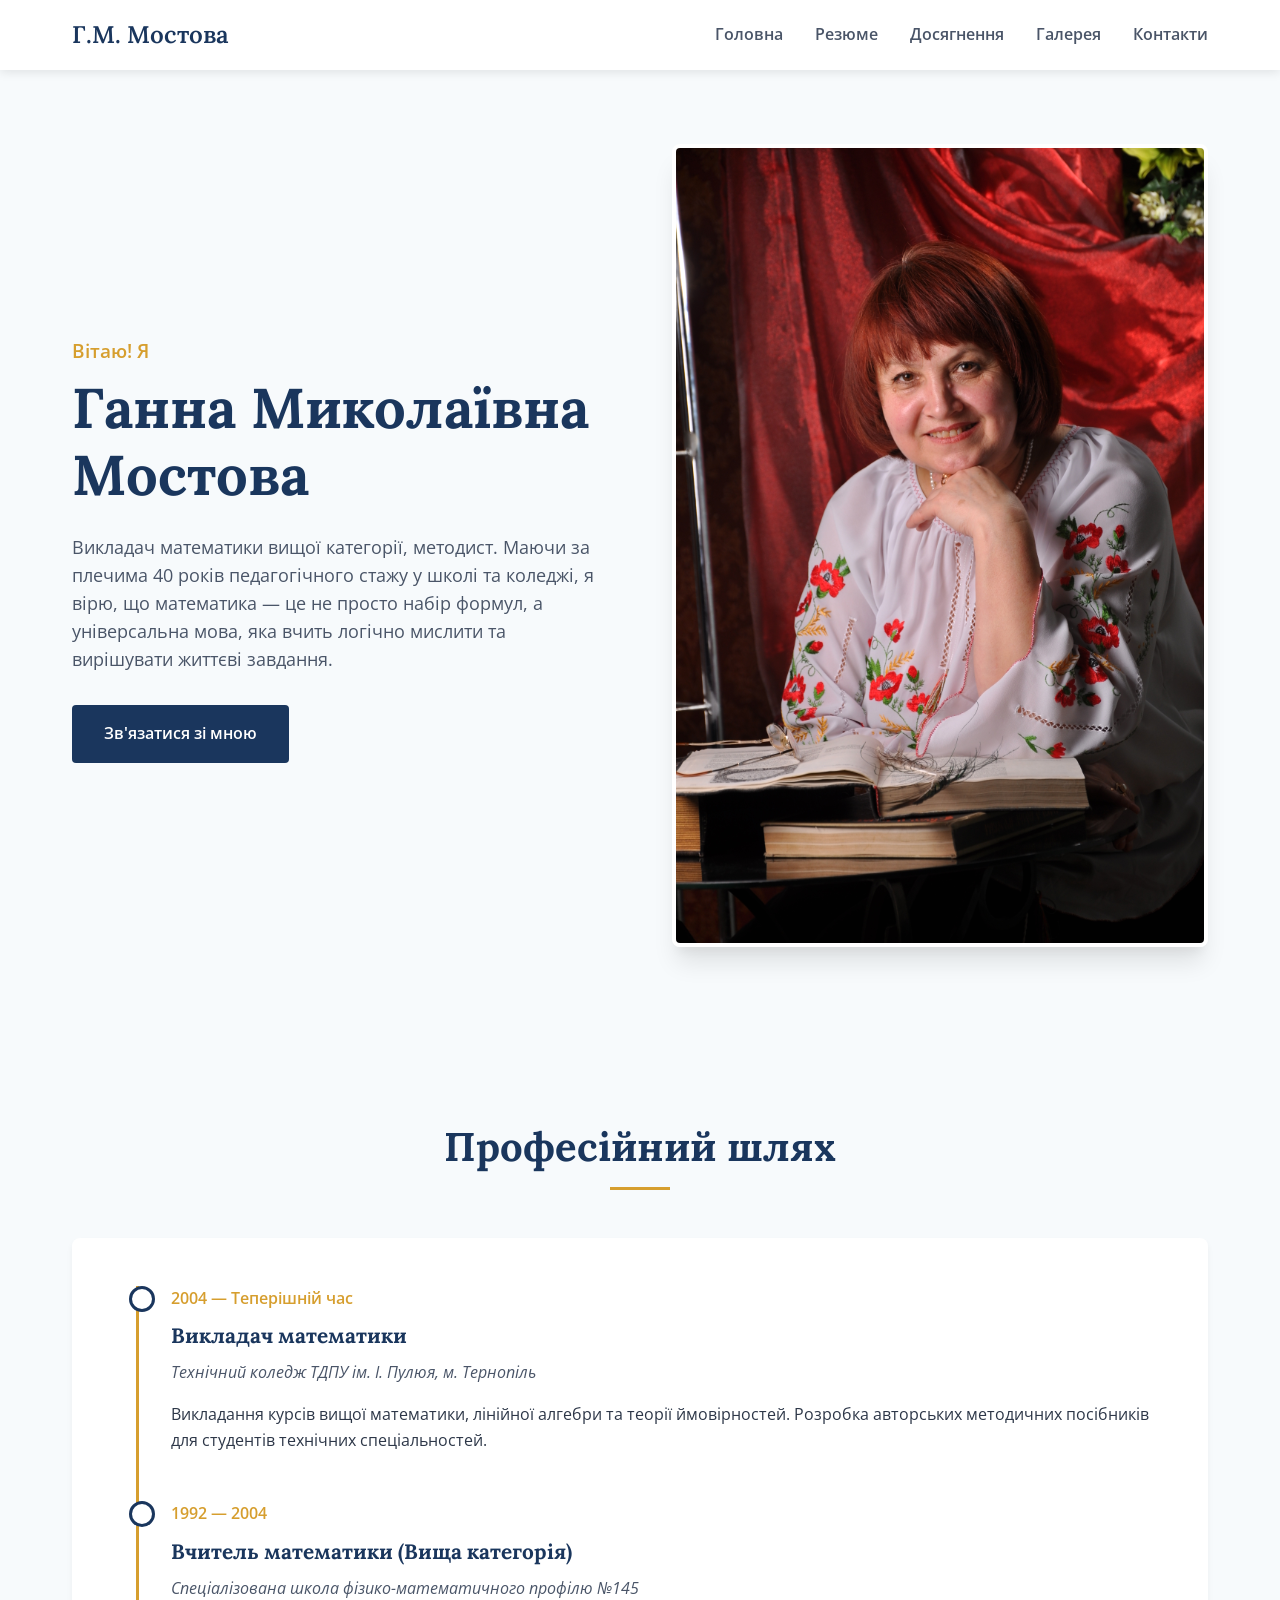
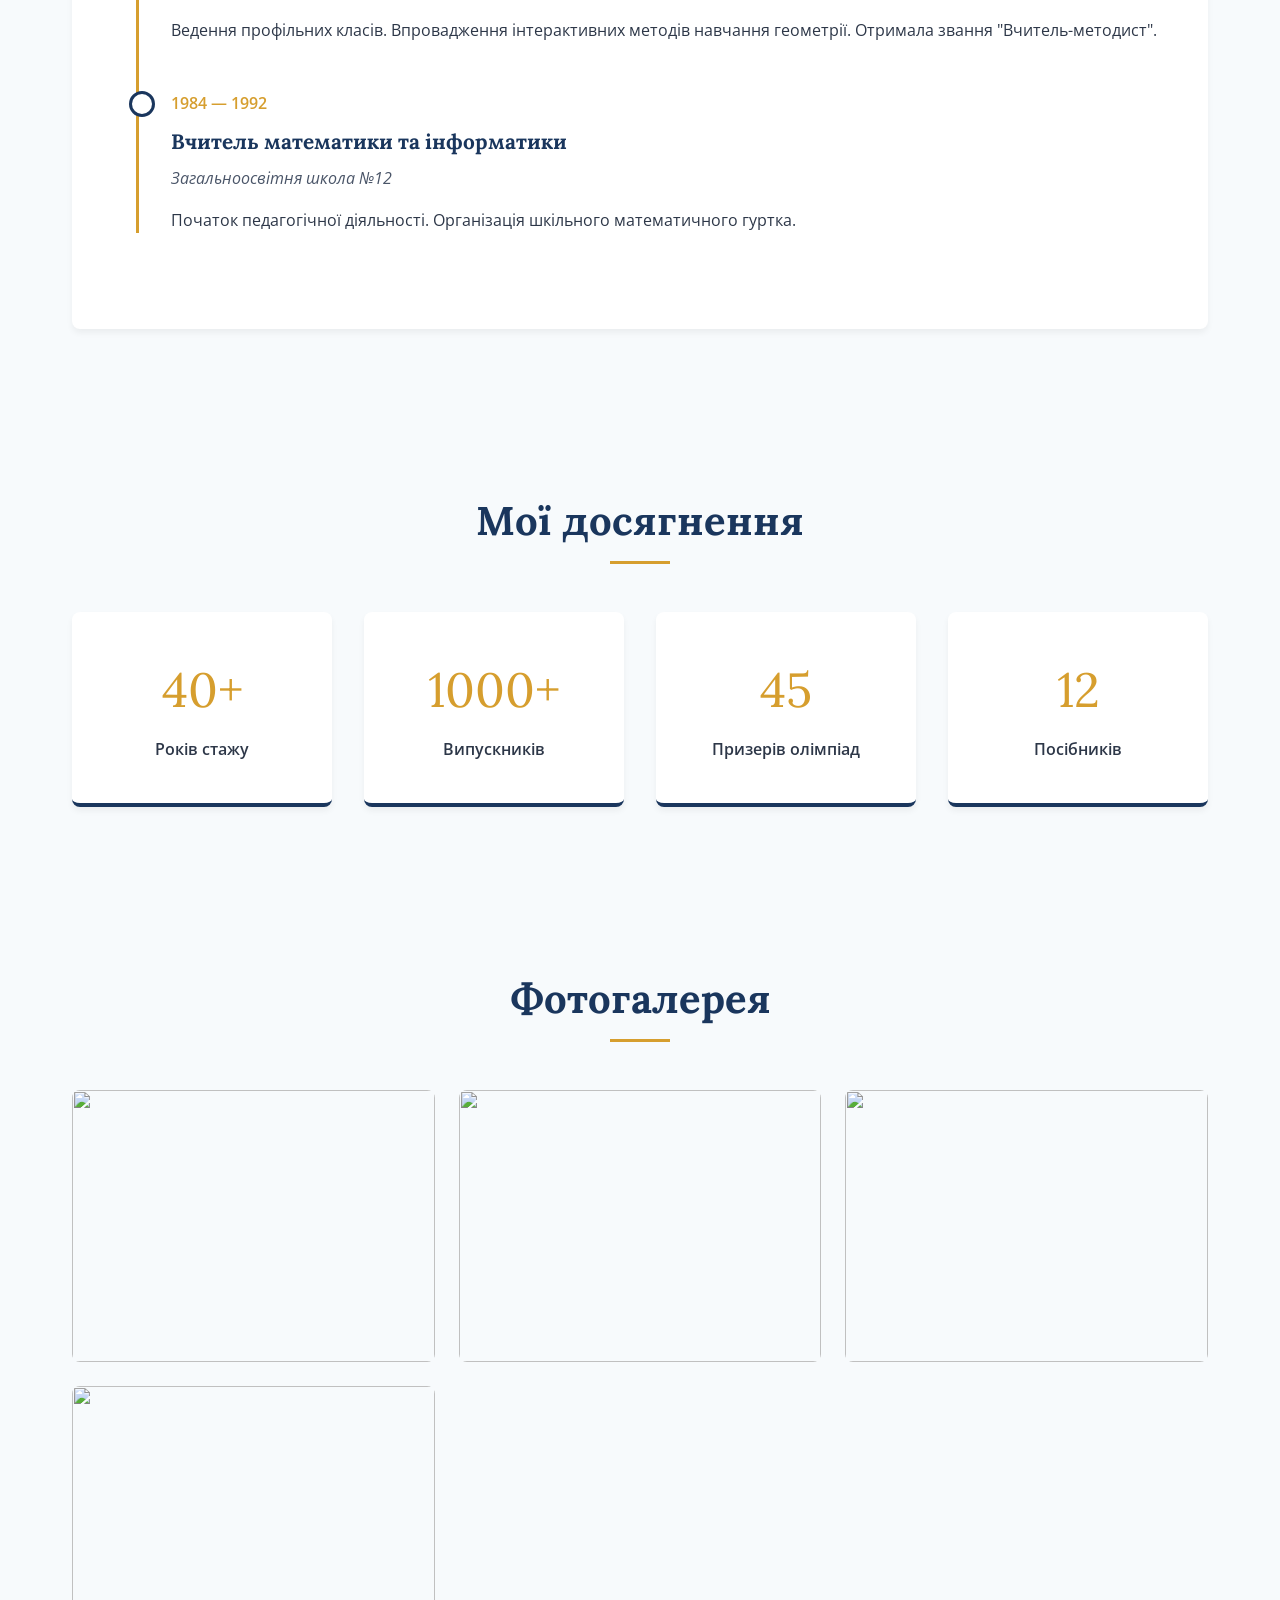
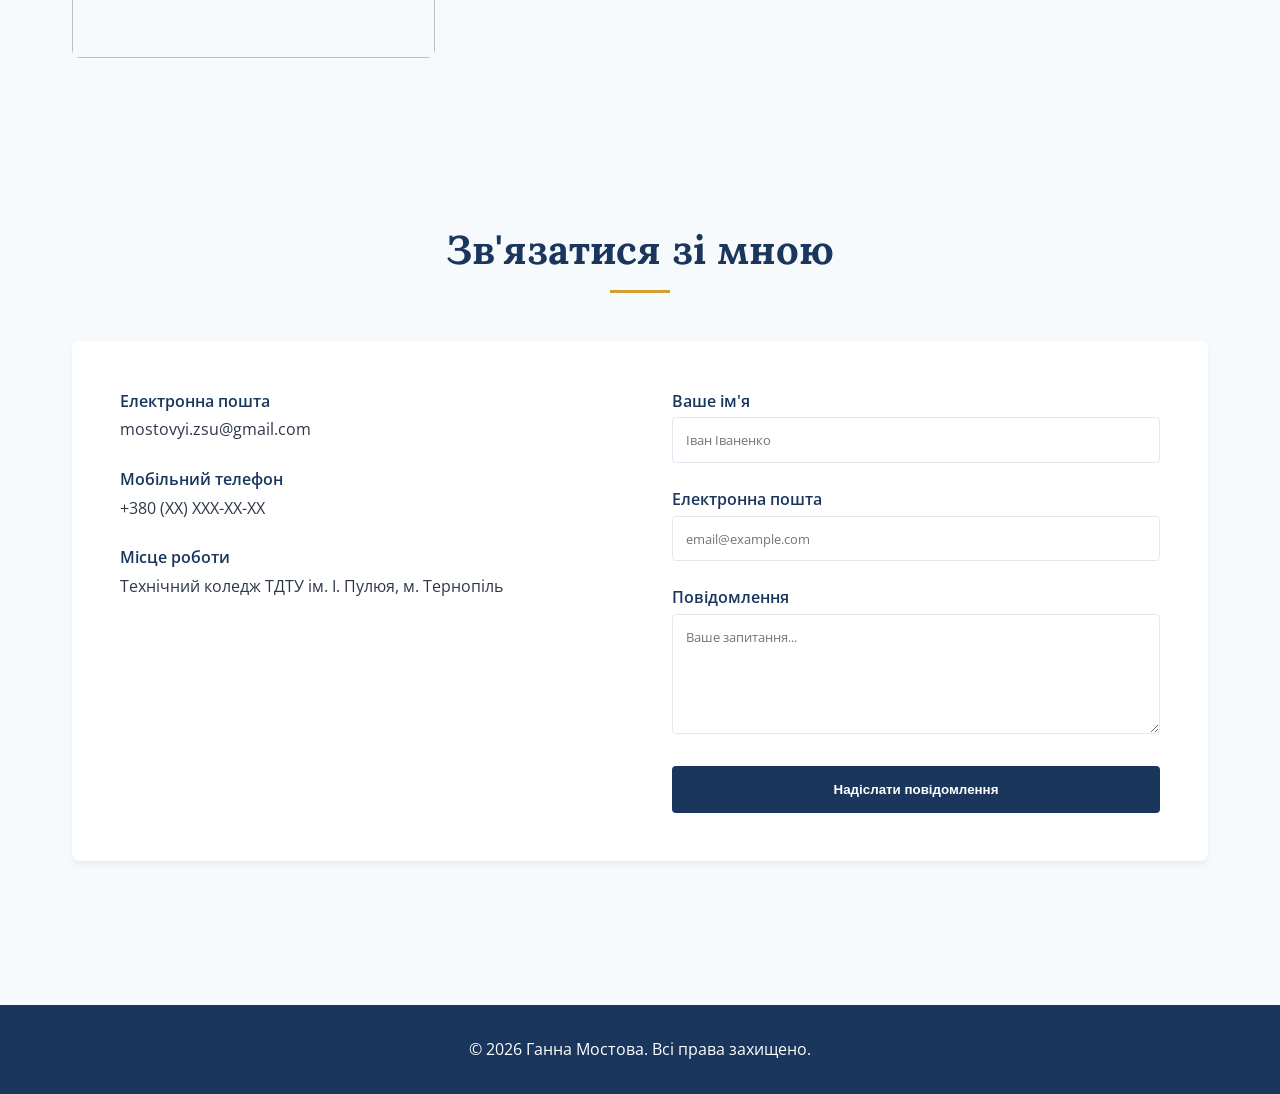
==== index.html @ ba510bac "add starter files" ====
<!DOCTYPE html>
<html lang="uk">
<head>
    <meta charset="UTF-8">
    <meta name="viewport" content="width=device-width, initial-scale=1.0">
    <title>Портфоліо | Вчитель математики</title>
    <!-- Підключення шрифтів для академічного та сучасного вигляду -->
    <link href="https://fonts.googleapis.com/css2?family=Lora:ital,wght@0,400;0,600;1,400&family=Open+Sans:wght@300;400;600&display=swap" rel="stylesheet">
    
    <style>
        /* =========================================
           CSS РОЗДІЛ (з використанням camelCase класів)
           ========================================= */
        
        :root {
            --primaryColor: #1a365d; /* Глибокий синій */
            --accentColor: #d69e2e;  /* Золотий */
            --textDark: #2d3748;
            --textLight: #4a5568;
            --bgLight: #f7fafc;
            --bgWhite: #ffffff;
            --fontHeading: 'Lora', serif;
            --fontBody: 'Open Sans', sans-serif;
            --transitionSpeed: 0.3s;
        }

        * {
            margin: 0;
            padding: 0;
            box-sizing: border-box;
        }

        body {
            font-family: var(--fontBody);
            color: var(--textDark);
            line-height: 1.6;
            background-color: var(--bgLight);
        }

        /* Навігація */
        .siteHeader {
            background-color: var(--bgWhite);
            box-shadow: 0 2px 10px rgba(0,0,0,0.1);
            position: fixed;
            width: 100%;
            top: 0;
            z-index: 1000;
        }

        .navContainer {
            max-width: 1200px;
            margin: 0 auto;
            padding: 1rem 2rem;
            display: flex;
            justify-content: space-between;
            align-items: center;
        }

        .logoText {
            font-family: var(--fontHeading);
            font-size: 1.5rem;
            font-weight: 600;
            color: var(--primaryColor);
            text-decoration: none;
        }

        .navMenu {
            display: flex;
            list-style: none;
            gap: 2rem;
        }

        .navItemLink {
            text-decoration: none;
            color: var(--textLight);
            font-weight: 600;
            transition: color var(--transitionSpeed);
        }

        .navItemLink:hover {
            color: var(--accentColor);
        }

        /* Загальні стилі секцій */
        .pageSection {
            padding: 5rem 2rem;
            max-width: 1200px;
            margin: 0 auto;
        }

        .sectionTitle {
            font-family: var(--fontHeading);
            font-size: 2.5rem;
            color: var(--primaryColor);
            text-align: center;
            margin-bottom: 3rem;
            position: relative;
        }

        .sectionTitle::after {
            content: '';
            display: block;
            width: 60px;
            height: 3px;
            background-color: var(--accentColor);
            margin: 0.5rem auto 0;
        }

        /* 1. Представлення (Hero Section) */
        .introSection {
            margin-top: 4rem;
            display: flex;
            align-items: center;
            gap: 4rem;
            min-height: 80vh;
        }

        .introTextContent {
            flex: 1;
        }

        .introGreeting {
            font-size: 1.2rem;
            color: var(--accentColor);
            font-weight: 600;
            margin-bottom: 0.5rem;
        }

        .introName {
            font-family: var(--fontHeading);
            font-size: 3.5rem;
            color: var(--primaryColor);
            line-height: 1.2;
            margin-bottom: 1.5rem;
        }

        .introDescription {
            font-size: 1.1rem;
            color: var(--textLight);
            margin-bottom: 2rem;
        }

        .primaryButton {
            display: inline-block;
            padding: 1rem 2rem;
            background-color: var(--primaryColor);
            color: var(--bgWhite);
            text-decoration: none;
            border-radius: 4px;
            font-weight: 600;
            transition: background-color var(--transitionSpeed);
        }

        .primaryButton:hover {
            background-color: #0d213b;
        }

        .introImageContainer {
            flex: 1;
            text-align: right;
        }

        .introImage {
            max-width: 100%;
            border-radius: 8px;
            box-shadow: 0 20px 25px -5px rgba(0, 0, 0, 0.1), 0 10px 10px -5px rgba(0, 0, 0, 0.04);
            border: 4px solid var(--bgWhite);
        }

        /* 2. Коротке резюме (Таймлайн) */
        .resumeContainer {
            background-color: var(--bgWhite);
            padding: 3rem;
            border-radius: 8px;
            box-shadow: 0 4px 6px rgba(0,0,0,0.05);
        }

        .timelineWrapper {
            position: relative;
            border-left: 3px solid var(--accentColor);
            padding-left: 2rem;
            margin-left: 1rem;
        }

        .timelineItem {
            margin-bottom: 3rem;
            position: relative;
        }

        .timelineItem::before {
            content: '';
            position: absolute;
            left: -2.65rem;
            top: 0;
            width: 20px;
            height: 20px;
            background-color: var(--bgWhite);
            border: 3px solid var(--primaryColor);
            border-radius: 50%;
        }

        .timelineDates {
            font-weight: 600;
            color: var(--accentColor);
            margin-bottom: 0.5rem;
            display: block;
        }

        .timelineRole {
            font-family: var(--fontHeading);
            font-size: 1.3rem;
            color: var(--primaryColor);
            margin-bottom: 0.5rem;
        }

        .timelineLocation {
            font-style: italic;
            color: var(--textLight);
            margin-bottom: 1rem;
        }

        /* 3. Досягнення */
        .achievementsGrid {
            display: grid;
            grid-template-columns: repeat(auto-fit, minmax(250px, 1fr));
            gap: 2rem;
        }

        .achievementCard {
            background-color: var(--bgWhite);
            padding: 2.5rem 2rem;
            border-radius: 8px;
            text-align: center;
            box-shadow: 0 4px 6px rgba(0,0,0,0.05);
            transition: transform var(--transitionSpeed);
            border-bottom: 4px solid var(--primaryColor);
        }

        .achievementCard:hover {
            transform: translateY(-5px);
        }

        .achievementNumber {
            font-family: var(--fontHeading);
            font-size: 3rem;
            color: var(--accentColor);
            margin-bottom: 0.5rem;
        }

        .achievementText {
            font-weight: 600;
            color: var(--textDark);
        }

        /* 4. Інтерактивна Галерея */
        .galleryGrid {
            display: grid;
            grid-template-columns: repeat(auto-fill, minmax(300px, 1fr));
            gap: 1.5rem;
        }

        .galleryItem {
            position: relative;
            overflow: hidden;
            border-radius: 8px;
            cursor: pointer;
            aspect-ratio: 4/3;
        }

        .galleryImage {
            width: 100%;
            height: 100%;
            object-fit: cover;
            transition: transform 0.5s ease;
        }

        .galleryItem:hover .galleryImage {
            transform: scale(1.1);
        }

        .galleryOverlay {
            position: absolute;
            bottom: 0;
            left: 0;
            right: 0;
            background: linear-gradient(transparent, rgba(26, 54, 93, 0.9));
            padding: 2rem 1rem 1rem;
            color: var(--bgWhite);
            transform: translateY(100%);
            transition: transform var(--transitionSpeed);
        }

        .galleryItem:hover .galleryOverlay {
            transform: translateY(0);
        }

        /* Lightbox Modal */
        .lightboxModal {
            display: none;
            position: fixed;
            z-index: 2000;
            top: 0;
            left: 0;
            width: 100%;
            height: 100%;
            background-color: rgba(0, 0, 0, 0.9);
            justify-content: center;
            align-items: center;
        }

        .lightboxContent {
            max-width: 90%;
            max-height: 90vh;
            border-radius: 4px;
            box-shadow: 0 0 20px rgba(255,255,255,0.1);
        }

        .lightboxCloseBtn {
            position: absolute;
            top: 20px;
            right: 40px;
            color: var(--bgWhite);
            font-size: 40px;
            font-weight: bold;
            cursor: pointer;
            background: none;
            border: none;
            transition: color var(--transitionSpeed);
        }

        .lightboxCloseBtn:hover {
            color: var(--accentColor);
        }

        /* 5. Контакти */
        .contactContainer {
            display: flex;
            gap: 4rem;
            background-color: var(--bgWhite);
            padding: 3rem;
            border-radius: 8px;
            box-shadow: 0 4px 6px rgba(0,0,0,0.05);
        }

        .contactInfo, .contactFormWrapper {
            flex: 1;
        }

        .contactDetail {
            margin-bottom: 1.5rem;
        }

        .contactLabel {
            font-weight: 600;
            color: var(--primaryColor);
            display: block;
            margin-bottom: 0.2rem;
        }

        .contactFormGroup {
            margin-bottom: 1.5rem;
        }

        .formInput, .formTextarea {
            width: 100%;
            padding: 0.8rem;
            border: 1px solid #e2e8f0;
            border-radius: 4px;
            font-family: var(--fontBody);
        }

        .formTextarea {
            resize: vertical;
            min-height: 120px;
        }

        .submitBtn {
            background-color: var(--primaryColor);
            color: var(--bgWhite);
            border: none;
            padding: 1rem 2rem;
            border-radius: 4px;
            cursor: pointer;
            font-weight: 600;
            width: 100%;
            transition: background-color var(--transitionSpeed);
        }

        .submitBtn:hover {
            background-color: var(--accentColor);
        }

        .submitBtn:disabled {
            background-color: #cbd5e0;
            cursor: not-allowed;
        }

        /* Футер */
        .siteFooter {
            background-color: var(--primaryColor);
            color: var(--bgWhite);
            text-align: center;
            padding: 2rem;
            margin-top: 4rem;
        }

        /* Мобільна адаптація */
        @media (max-width: 768px) {
            .navMenu { display: none; }
            .introSection, .contactContainer { flex-direction: column; text-align: center; }
            .introImageContainer { text-align: center; }
            .sectionTitle { font-size: 2rem; }
            .introName { font-size: 2.5rem; }
            .timelineWrapper { padding-left: 1.5rem; }
        }
    </style>
</head>
<body>

    <!-- Шапка сайту (Навігація) -->
    <header class="siteHeader">
        <div class="navContainer">
            <a href="#intro" class="logoText">Г.М. Мостова</a>
            <nav>
                <ul class="navMenu">
                    <li><a href="#intro" class="navItemLink">Головна</a></li>
                    <li><a href="#resume" class="navItemLink">Резюме</a></li>
                    <li><a href="#achievements" class="navItemLink">Досягнення</a></li>
                    <li><a href="#gallery" class="navItemLink">Галерея</a></li>
                    <li><a href="#contact" class="navItemLink">Контакти</a></li>
                </ul>
            </nav>
        </div>
    </header>

    <main>
        <!-- 1. Розділ Представлення -->
        <section id="intro" class="pageSection introSection">
            <div class="introTextContent">
                <p class="introGreeting">Вітаю! Я</p>
                <h1 class="introName">Ганна Миколаївна Мостова</h1>
                <p class="introDescription">
                    Викладач математики вищої категорії, методист. Маючи за плечима 40 років педагогічного стажу у школі та коледжі, я вірю, що математика — це не просто набір формул, а універсальна мова, яка вчить логічно мислити та вирішувати життєві завдання.
                </p>
                <a href="#contact" class="primaryButton">Зв'язатися зі мною</a>
            </div>
            <div class="introImageContainer">
                <img src="/photo_hero.JPG" alt="" class="introImage">
            </div>
        </section>

        <!-- 2. Коротке резюме -->
        <section id="resume" class="pageSection">
            <h2 class="sectionTitle">Професійний шлях</h2>
            <div class="resumeContainer">
                <div class="timelineWrapper">
                    <article class="timelineItem">
                        <span class="timelineDates">2004 — Теперішній час</span>
                        <h3 class="timelineRole">Викладач математики</h3>
                        <p class="timelineLocation">Технічний коледж ТДПУ ім. І. Пулюя, м. Тернопіль</p>
                        <p>Викладання курсів вищої математики, лінійної алгебри та теорії ймовірностей. Розробка авторських методичних посібників для студентів технічних спеціальностей.</p>
                    </article>

                    <article class="timelineItem">
                        <span class="timelineDates">1992 — 2004</span>
                        <h3 class="timelineRole">Вчитель математики (Вища категорія)</h3>
                        <p class="timelineLocation">Спеціалізована школа фізико-математичного профілю №145</p>
                        <p>Ведення профільних класів. Впровадження інтерактивних методів навчання геометрії. Отримала звання "Вчитель-методист".</p>
                    </article>

                    <article class="timelineItem">
                        <span class="timelineDates">1984 — 1992</span>
                        <h3 class="timelineRole">Вчитель математики та інформатики</h3>
                        <p class="timelineLocation">Загальноосвітня школа №12</p>
                        <p>Початок педагогічної діяльності. Організація шкільного математичного гуртка.</p>
                    </article>
                </div>
            </div>
        </section>

        <!-- 3. Досягнення -->
        <section id="achievements" class="pageSection">
            <h2 class="sectionTitle">Мої досягнення</h2>
            <div class="achievementsGrid">
                <div class="achievementCard">
                    <div class="achievementNumber">40+</div>
                    <div class="achievementText">Років стажу</div>
                </div>
                <div class="achievementCard">
                    <div class="achievementNumber">1000+</div>
                    <div class="achievementText">Випускників</div>
                </div>
                <div class="achievementCard">
                    <div class="achievementNumber">45</div>
                    <div class="achievementText">Призерів олімпіад</div>
                </div>
                <div class="achievementCard">
                    <div class="achievementNumber">12</div>
                    <div class="achievementText">Посібників</div>
                </div>
            </div>
        </section>

        <!-- 4. Галерея -->
        <section id="gallery" class="pageSection">
            <h2 class="sectionTitle">Фотогалерея</h2>
            <div class="galleryGrid" id="galleryContainer">
                <figure class="galleryItem">
                    <img src="https://images.unsplash.com/photo-1632516643720-e7f0d7e6a100?auto=format&fit=crop&q=80&w=600" alt="" class="galleryImage">
                    <figcaption class="galleryOverlay">
                        <h3>Відкритий урок</h3>
                        <p>Тема: Інтеграли, 2022</p>
                    </figcaption>
                </figure>
                <figure class="galleryItem">
                    <img src="https://images.unsplash.com/photo-1523240795612-9a054b0db644?auto=format&fit=crop&q=80&w=600" alt="" class="galleryImage">
                    <figcaption class="galleryOverlay">
                        <h3>Випуск 2021</h3>
                        <p>Випускники коледжу</p>
                    </figcaption>
                </figure>
                <figure class="galleryItem">
                    <img src="https://images.unsplash.com/photo-1509228468518-180dd4864904?auto=format&fit=crop&q=80&w=600" alt="" class="galleryImage">
                    <figcaption class="galleryOverlay">
                        <h3>Турнір</h3>
                        <p>Підготовка до змагань</p>
                    </figcaption>
                </figure>
                <figure class="galleryItem">
                    <img src="https://images.unsplash.com/photo-1523050854058-8df90110c9f1?auto=format&fit=crop&q=80&w=600" alt="" class="galleryImage">
                    <figcaption class="galleryOverlay">
                        <h3>Лекція</h3>
                        <p>Теорія ймовірностей</p>
                    </figcaption>
                </figure>
            </div>
        </section>

        <!-- 5. Контакти -->
        <section id="contact" class="pageSection">
            <h2 class="sectionTitle">Зв'язатися зі мною</h2>
            <div class="contactContainer">
                <div class="contactInfo">
                    <div class="contactDetail">
                        <span class="contactLabel">Електронна пошта</span>
                        <p>mostovyi.zsu@gmail.com</p>
                    </div>
                    <div class="contactDetail">
                        <span class="contactLabel">Мобільний телефон</span>
                        <p>+380 (XX) XXX-XX-XX</p>
                    </div>
                    <div class="contactDetail">
                        <span class="contactLabel">Місце роботи</span>
                        <p>Технічний коледж ТДТУ ім. І. Пулюя, м. Тернопіль</p>
                    </div>
                </div>

                <div class="contactFormWrapper">
                    <form id="contactForm">
                        <!-- Налаштування FormSubmit -->
                        <input type="hidden" name="_subject" value="Нове повідомлення з сайту-портфоліо">
                        <input type="hidden" name="_captcha" value="false">
                        <input type="hidden" name="_template" value="table">
                        
                        <div class="contactFormGroup">
                            <label for="userName" class="contactLabel">Ваше ім'я</label>
                            <input type="text" id="userName" name="name" class="formInput" required placeholder="Іван Іваненко">
                        </div>
                        <div class="contactFormGroup">
                            <label for="userEmail" class="contactLabel">Електронна пошта</label>
                            <input type="email" id="userEmail" name="email" class="formInput" required placeholder="email@example.com">
                        </div>
                        <div class="contactFormGroup">
                            <label for="userMessage" class="contactLabel">Повідомлення</label>
                            <textarea id="userMessage" name="message" class="formTextarea" required placeholder="Ваше запитання..."></textarea>
                        </div>
                        <button type="submit" class="submitBtn">Надіслати повідомлення</button>
                    </form>
                </div>
            </div>
        </section>
    </main>

    <div id="lightboxModal" class="lightboxModal">
        <button id="lightboxCloseBtn" class="lightboxCloseBtn">&times;</button>
        <img id="lightboxImage" class="lightboxContent" src="" alt="">
    </div>

    <footer class="siteFooter">
        <p>&copy; 2026 Ганна Мостова. Всі права захищено.</p>
    </footer>

    <script>
        document.addEventListener('DOMContentLoaded', () => {
            
            // 1. Плавне прокручування
            const navLinks = document.querySelectorAll('.navItemLink');
            navLinks.forEach(link => {
                link.addEventListener('click', function(e) {
                    e.preventDefault();
                    const targetId = this.getAttribute('href').substring(1);
                    const targetSection = document.getElementById(targetId);
                    if(targetSection) {
                        window.scrollTo({
                            top: targetSection.offsetTop - 80,
                            behavior: 'smooth'
                        });
                    }
                });
            });

            // 2. Галерея
            const galleryImages = document.querySelectorAll('.galleryImage');
            const lightboxModal = document.getElementById('lightboxModal');
            const lightboxImage = document.getElementById('lightboxImage');
            const lightboxCloseBtn = document.getElementById('lightboxCloseBtn');

            galleryImages.forEach(image => {
                image.addEventListener('click', (e) => {
                    e.stopPropagation(); 
                    lightboxImage.src = image.src;
                    lightboxImage.alt = image.alt;
                    lightboxModal.style.display = 'flex';
                });
            });

            const closeLightbox = () => {
                lightboxModal.style.display = 'none';
            };

            lightboxCloseBtn.addEventListener('click', closeLightbox);
            lightboxModal.addEventListener('click', (e) => { if (e.target === lightboxModal) closeLightbox(); });

            // 3. Форма (Виправлена відправка)
            const contactForm = document.getElementById('contactForm');
            const submitBtn = document.querySelector('.submitBtn');
            
            contactForm.addEventListener('submit', async (e) => {
                e.preventDefault();

                // Підготовка даних
                const formData = new FormData(contactForm);
                const dataObj = Object.fromEntries(formData.entries());

                submitBtn.textContent = 'Надсилання...';
                submitBtn.disabled = true;

                try {
                    const response = await fetch('https://formsubmit.co/ajax/mostovyi.zsu@gmail.com', {
                        method: 'POST',
                        headers: { 
                            'Content-Type': 'application/json',
                            'Accept': 'application/json'
                        },
                        body: JSON.stringify(dataObj)
                    });

                    const result = await response.json();

                    if (response.ok) {
                        showNotification('Повідомлення успішно надіслано!', '#48bb78');
                        contactForm.reset();
                    } else {
                        throw new Error(result.message || 'Помилка сервера');
                    }
                } catch (error) {
                    console.error('FormSubmit Error:', error);
                    showNotification('Помилка: ' + error.message, '#f56565');
                } finally {
                    submitBtn.textContent = 'Надіслати повідомлення';
                    submitBtn.disabled = false;
                }
            });

            function showNotification(text, bgColor) {
                const note = document.createElement('div');
                note.style.cssText = `position:fixed;top:100px;right:20px;background:${bgColor};color:white;padding:15px 25px;border-radius:5px;z-index:3000;box-shadow:0 4px 10px rgba(0,0,0,0.2);`;
                note.textContent = text;
                document.body.appendChild(note);
                setTimeout(() => note.remove(), 4000);
            }
        });
    </script>
</body>
</html>
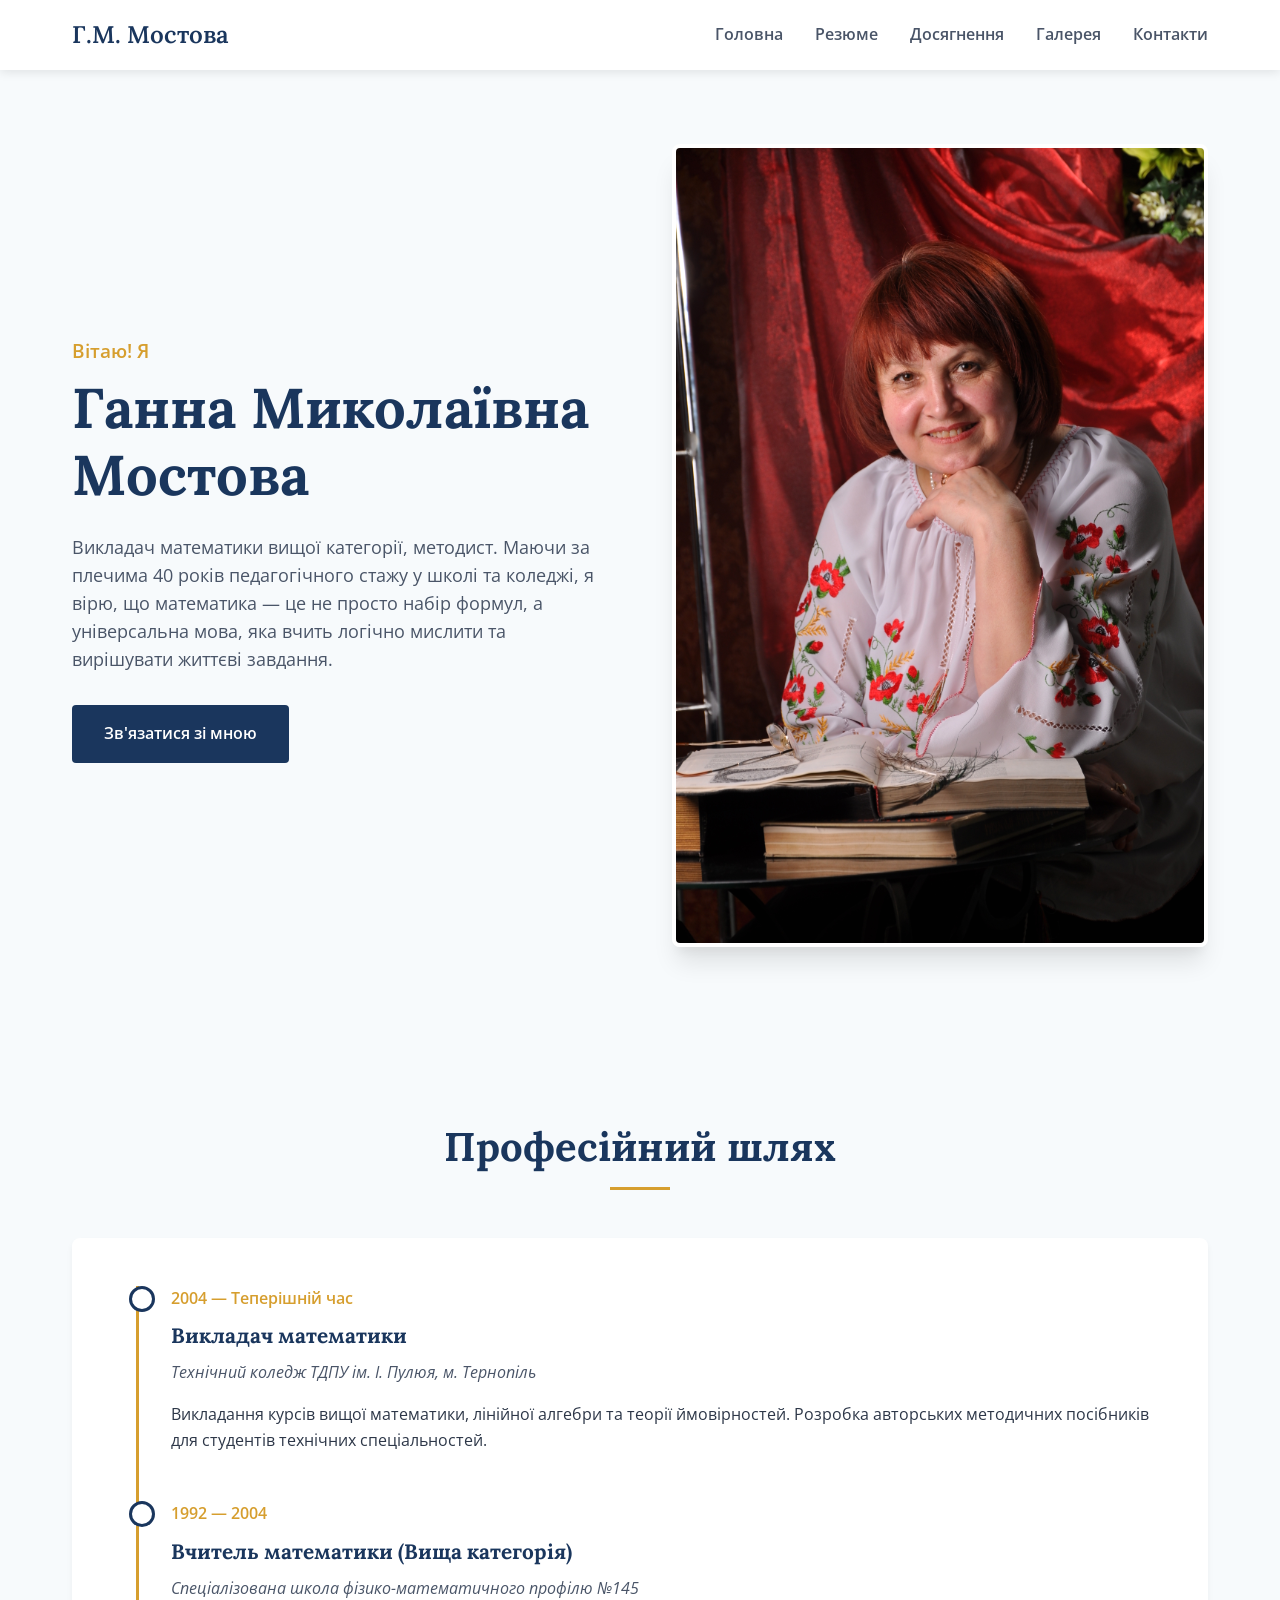
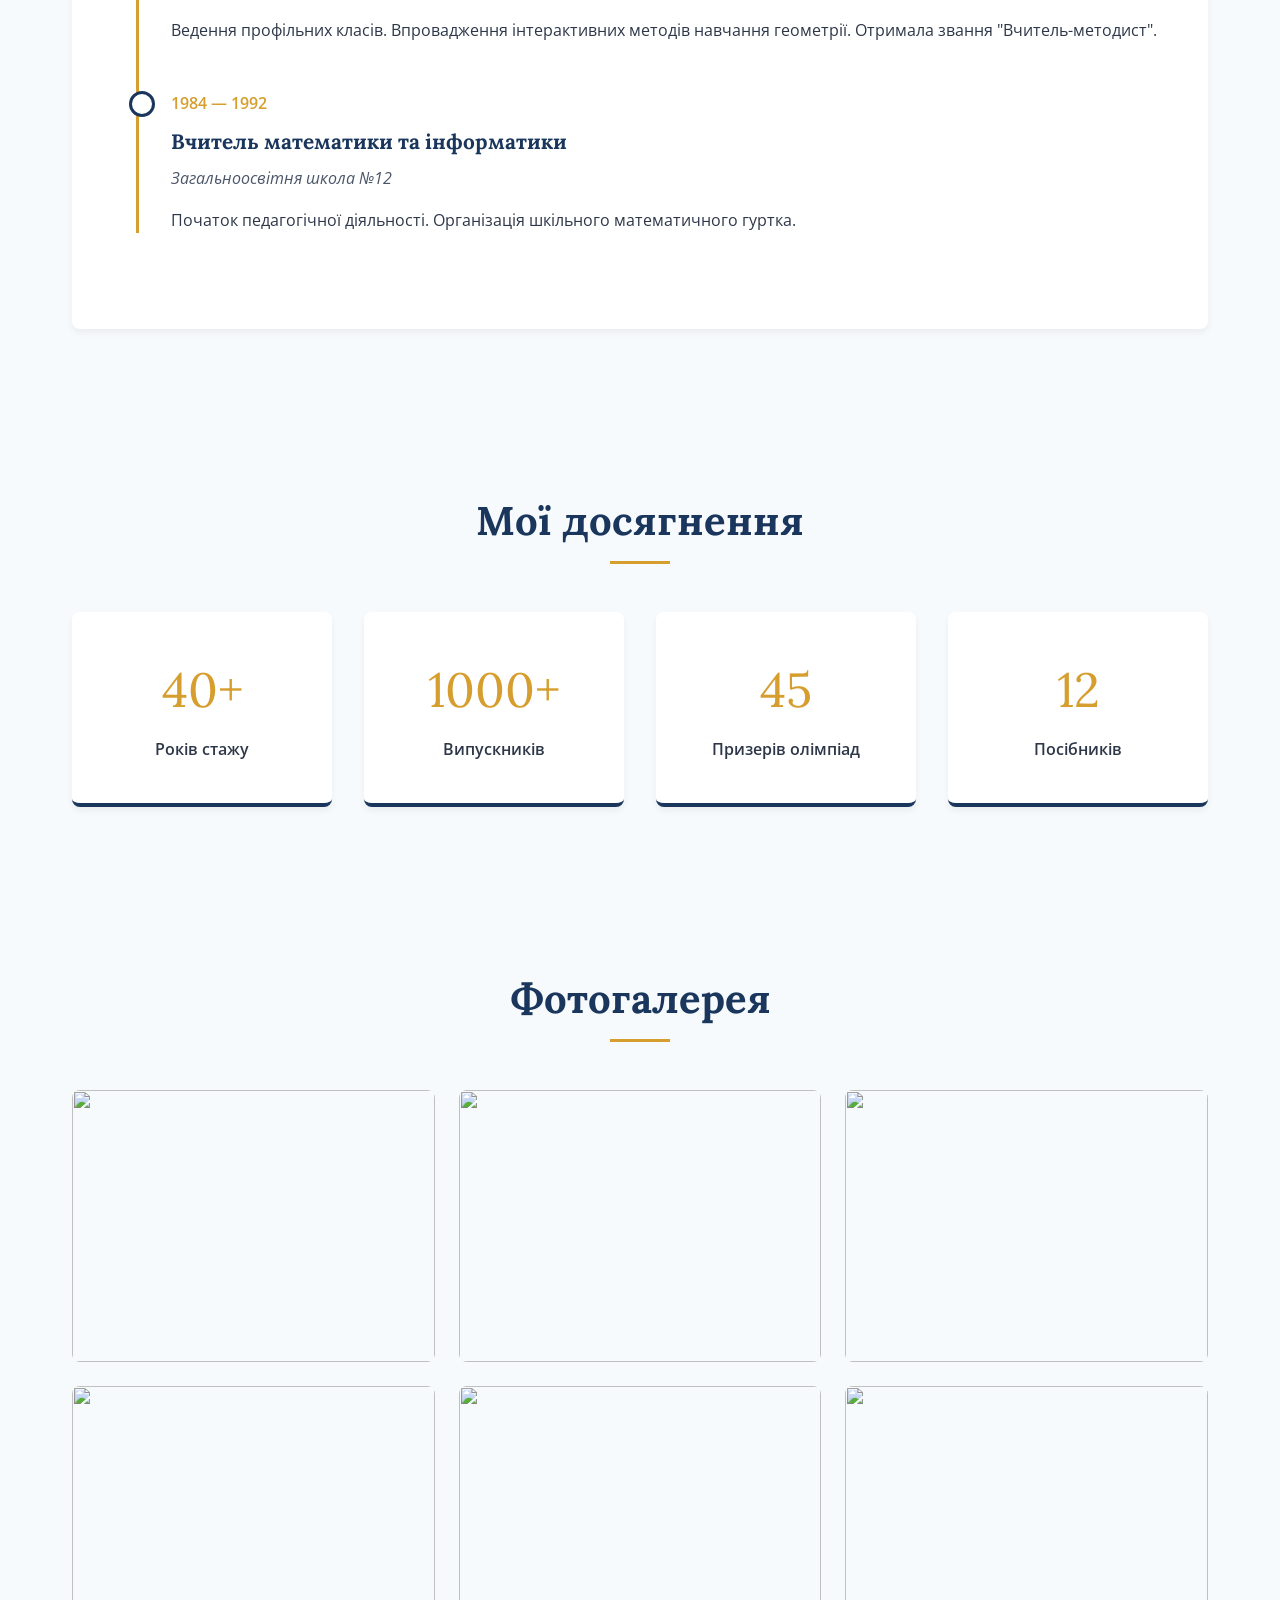
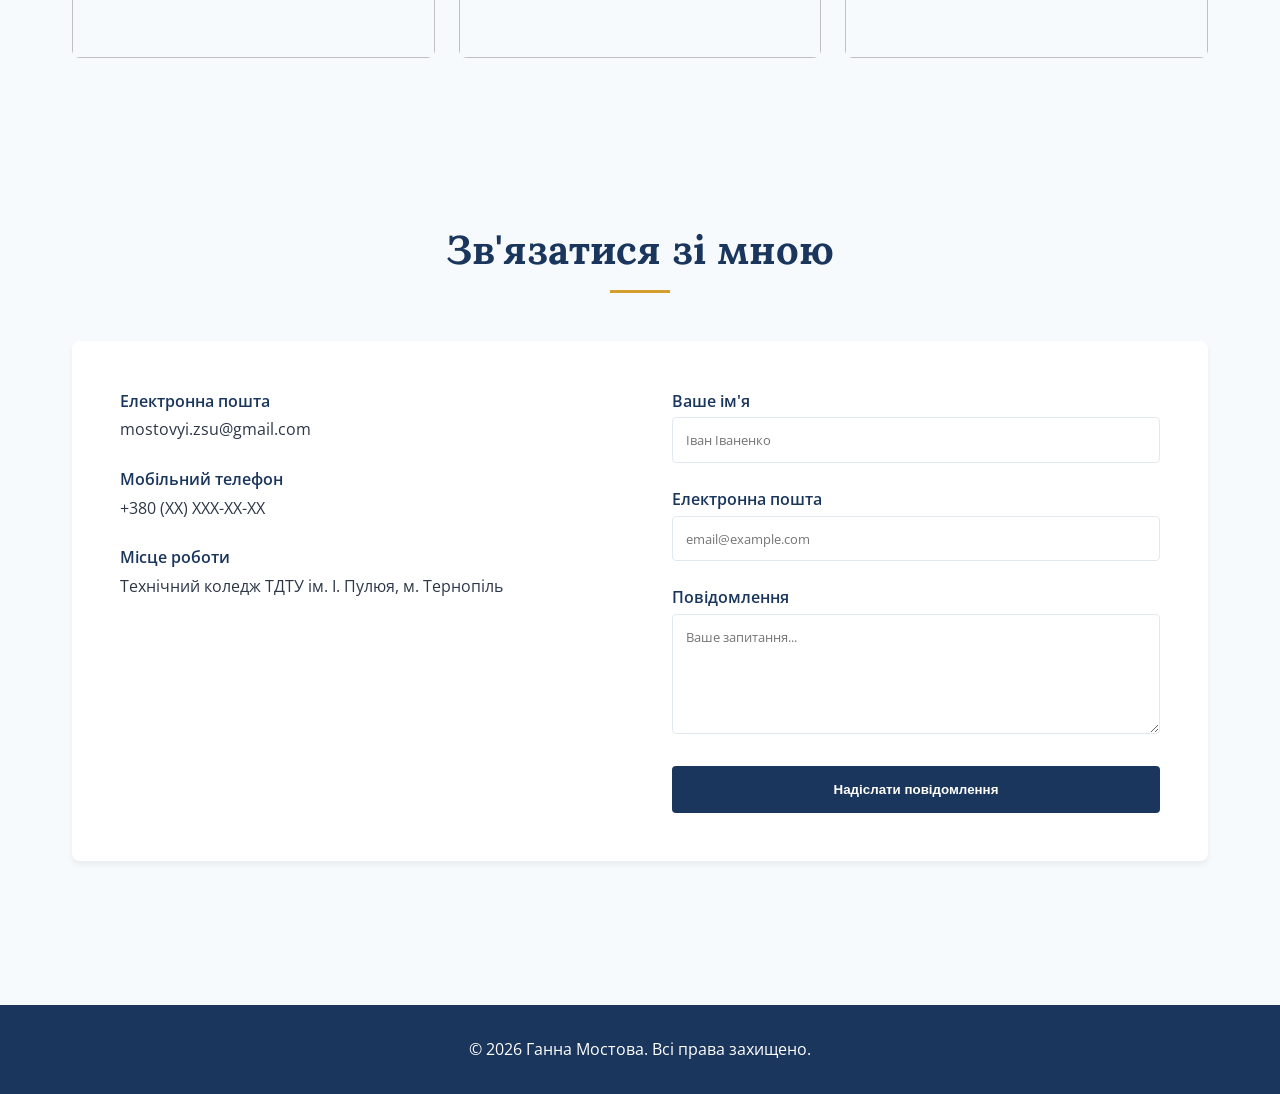
==== commit c7f6272f: "change structure" ====
--- a/index.html
+++ b/index.html
@@ -6,8 +6,9 @@
     <title>Портфоліо | Вчитель математики</title>
     <!-- Підключення шрифтів для академічного та сучасного вигляду -->
     <link href="https://fonts.googleapis.com/css2?family=Lora:ital,wght@0,400;0,600;1,400&family=Open+Sans:wght@300;400;600&display=swap" rel="stylesheet">
+    <link rel="stylesheet" href="./css/style.css">
     
-    <style>
+    <!-- <style>
         /* =========================================
            CSS РОЗДІЛ (з використанням camelCase класів)
            ========================================= */
@@ -413,7 +414,7 @@
             .introName { font-size: 2.5rem; }
             .timelineWrapper { padding-left: 1.5rem; }
         }
-    </style>
+    </style> -->
 </head>
 <body>
 
@@ -445,7 +446,7 @@
                 <a href="#contact" class="primaryButton">Зв'язатися зі мною</a>
             </div>
             <div class="introImageContainer">
-                <img src="/photo_hero.JPG" alt="" class="introImage">
+                <img src="./img/photo_hero.JPG" alt="" class="introImage">
             </div>
         </section>
 
@@ -533,6 +534,20 @@
                         <p>Теорія ймовірностей</p>
                     </figcaption>
                 </figure>
+                                <figure class="galleryItem">
+                    <img src="https://images.unsplash.com/photo-1523050854058-8df90110c9f1?auto=format&fit=crop&q=80&w=600" alt="" class="galleryImage">
+                    <figcaption class="galleryOverlay">
+                        <h3>Лекція</h3>
+                        <p>Теорія ймовірностей</p>
+                    </figcaption>
+                </figure>
+                                <figure class="galleryItem">
+                    <img src="https://images.unsplash.com/photo-1523050854058-8df90110c9f1?auto=format&fit=crop&q=80&w=600" alt="" class="galleryImage">
+                    <figcaption class="galleryOverlay">
+                        <h3>Лекція</h3>
+                        <p>Теорія ймовірностей</p>
+                    </figcaption>
+                </figure>
             </div>
         </section>
 
@@ -590,7 +605,9 @@
         <p>&copy; 2026 Ганна Мостова. Всі права захищено.</p>
     </footer>
 
-    <script>
+<script src="./js/script.js"></script>
+
+    <!-- <script>
         document.addEventListener('DOMContentLoaded', () => {
             
             // 1. Плавне прокручування
@@ -680,6 +697,6 @@
                 setTimeout(() => note.remove(), 4000);
             }
         });
-    </script>
+    </script> -->
 </body>
 </html>
--- a/css/style.css
+++ b/css/style.css
@@ -0,0 +1,406 @@
+
+        /* =========================================
+           CSS РОЗДІЛ (з використанням camelCase класів)
+           ========================================= */
+        
+        :root {
+            --primaryColor: #1a365d; /* Глибокий синій */
+            --accentColor: #d69e2e;  /* Золотий */
+            --textDark: #2d3748;
+            --textLight: #4a5568;
+            --bgLight: #f7fafc;
+            --bgWhite: #ffffff;
+            --fontHeading: 'Lora', serif;
+            --fontBody: 'Open Sans', sans-serif;
+            --transitionSpeed: 0.3s;
+        }
+
+        * {
+            margin: 0;
+            padding: 0;
+            box-sizing: border-box;
+        }
+
+        body {
+            font-family: var(--fontBody);
+            color: var(--textDark);
+            line-height: 1.6;
+            background-color: var(--bgLight);
+        }
+
+        /* Навігація */
+        .siteHeader {
+            background-color: var(--bgWhite);
+            box-shadow: 0 2px 10px rgba(0,0,0,0.1);
+            position: fixed;
+            width: 100%;
+            top: 0;
+            z-index: 1000;
+        }
+
+        .navContainer {
+            max-width: 1200px;
+            margin: 0 auto;
+            padding: 1rem 2rem;
+            display: flex;
+            justify-content: space-between;
+            align-items: center;
+        }
+
+        .logoText {
+            font-family: var(--fontHeading);
+            font-size: 1.5rem;
+            font-weight: 600;
+            color: var(--primaryColor);
+            text-decoration: none;
+        }
+
+        .navMenu {
+            display: flex;
+            list-style: none;
+            gap: 2rem;
+        }
+
+        .navItemLink {
+            text-decoration: none;
+            color: var(--textLight);
+            font-weight: 600;
+            transition: color var(--transitionSpeed);
+        }
+
+        .navItemLink:hover {
+            color: var(--accentColor);
+        }
+
+        /* Загальні стилі секцій */
+        .pageSection {
+            padding: 5rem 2rem;
+            max-width: 1200px;
+            margin: 0 auto;
+        }
+
+        .sectionTitle {
+            font-family: var(--fontHeading);
+            font-size: 2.5rem;
+            color: var(--primaryColor);
+            text-align: center;
+            margin-bottom: 3rem;
+            position: relative;
+        }
+
+        .sectionTitle::after {
+            content: '';
+            display: block;
+            width: 60px;
+            height: 3px;
+            background-color: var(--accentColor);
+            margin: 0.5rem auto 0;
+        }
+
+        /* 1. Представлення (Hero Section) */
+        .introSection {
+            margin-top: 4rem;
+            display: flex;
+            align-items: center;
+            gap: 4rem;
+            min-height: 80vh;
+        }
+
+        .introTextContent {
+            flex: 1;
+        }
+
+        .introGreeting {
+            font-size: 1.2rem;
+            color: var(--accentColor);
+            font-weight: 600;
+            margin-bottom: 0.5rem;
+        }
+
+        .introName {
+            font-family: var(--fontHeading);
+            font-size: 3.5rem;
+            color: var(--primaryColor);
+            line-height: 1.2;
+            margin-bottom: 1.5rem;
+        }
+
+        .introDescription {
+            font-size: 1.1rem;
+            color: var(--textLight);
+            margin-bottom: 2rem;
+        }
+
+        .primaryButton {
+            display: inline-block;
+            padding: 1rem 2rem;
+            background-color: var(--primaryColor);
+            color: var(--bgWhite);
+            text-decoration: none;
+            border-radius: 4px;
+            font-weight: 600;
+            transition: background-color var(--transitionSpeed);
+        }
+
+        .primaryButton:hover {
+            background-color: #0d213b;
+        }
+
+        .introImageContainer {
+            flex: 1;
+            text-align: right;
+        }
+
+        .introImage {
+            max-width: 100%;
+            border-radius: 8px;
+            box-shadow: 0 20px 25px -5px rgba(0, 0, 0, 0.1), 0 10px 10px -5px rgba(0, 0, 0, 0.04);
+            border: 4px solid var(--bgWhite);
+        }
+
+        /* 2. Коротке резюме (Таймлайн) */
+        .resumeContainer {
+            background-color: var(--bgWhite);
+            padding: 3rem;
+            border-radius: 8px;
+            box-shadow: 0 4px 6px rgba(0,0,0,0.05);
+        }
+
+        .timelineWrapper {
+            position: relative;
+            border-left: 3px solid var(--accentColor);
+            padding-left: 2rem;
+            margin-left: 1rem;
+        }
+
+        .timelineItem {
+            margin-bottom: 3rem;
+            position: relative;
+        }
+
+        .timelineItem::before {
+            content: '';
+            position: absolute;
+            left: -2.65rem;
+            top: 0;
+            width: 20px;
+            height: 20px;
+            background-color: var(--bgWhite);
+            border: 3px solid var(--primaryColor);
+            border-radius: 50%;
+        }
+
+        .timelineDates {
+            font-weight: 600;
+            color: var(--accentColor);
+            margin-bottom: 0.5rem;
+            display: block;
+        }
+
+        .timelineRole {
+            font-family: var(--fontHeading);
+            font-size: 1.3rem;
+            color: var(--primaryColor);
+            margin-bottom: 0.5rem;
+        }
+
+        .timelineLocation {
+            font-style: italic;
+            color: var(--textLight);
+            margin-bottom: 1rem;
+        }
+
+        /* 3. Досягнення */
+        .achievementsGrid {
+            display: grid;
+            grid-template-columns: repeat(auto-fit, minmax(250px, 1fr));
+            gap: 2rem;
+        }
+
+        .achievementCard {
+            background-color: var(--bgWhite);
+            padding: 2.5rem 2rem;
+            border-radius: 8px;
+            text-align: center;
+            box-shadow: 0 4px 6px rgba(0,0,0,0.05);
+            transition: transform var(--transitionSpeed);
+            border-bottom: 4px solid var(--primaryColor);
+        }
+
+        .achievementCard:hover {
+            transform: translateY(-5px);
+        }
+
+        .achievementNumber {
+            font-family: var(--fontHeading);
+            font-size: 3rem;
+            color: var(--accentColor);
+            margin-bottom: 0.5rem;
+        }
+
+        .achievementText {
+            font-weight: 600;
+            color: var(--textDark);
+        }
+
+        /* 4. Інтерактивна Галерея */
+        .galleryGrid {
+            display: grid;
+            grid-template-columns: repeat(auto-fill, minmax(300px, 1fr));
+            gap: 1.5rem;
+        }
+
+        .galleryItem {
+            position: relative;
+            overflow: hidden;
+            border-radius: 8px;
+            cursor: pointer;
+            aspect-ratio: 4/3;
+        }
+
+        .galleryImage {
+            width: 100%;
+            height: 100%;
+            object-fit: cover;
+            transition: transform 0.5s ease;
+        }
+
+        .galleryItem:hover .galleryImage {
+            transform: scale(1.1);
+        }
+
+        .galleryOverlay {
+            position: absolute;
+            bottom: 0;
+            left: 0;
+            right: 0;
+            background: linear-gradient(transparent, rgba(26, 54, 93, 0.9));
+            padding: 2rem 1rem 1rem;
+            color: var(--bgWhite);
+            transform: translateY(100%);
+            transition: transform var(--transitionSpeed);
+        }
+
+        .galleryItem:hover .galleryOverlay {
+            transform: translateY(0);
+        }
+
+        /* Lightbox Modal */
+        .lightboxModal {
+            display: none;
+            position: fixed;
+            z-index: 2000;
+            top: 0;
+            left: 0;
+            width: 100%;
+            height: 100%;
+            background-color: rgba(0, 0, 0, 0.9);
+            justify-content: center;
+            align-items: center;
+        }
+
+        .lightboxContent {
+            max-width: 90%;
+            max-height: 90vh;
+            border-radius: 4px;
+            box-shadow: 0 0 20px rgba(255,255,255,0.1);
+        }
+
+        .lightboxCloseBtn {
+            position: absolute;
+            top: 20px;
+            right: 40px;
+            color: var(--bgWhite);
+            font-size: 40px;
+            font-weight: bold;
+            cursor: pointer;
+            background: none;
+            border: none;
+            transition: color var(--transitionSpeed);
+        }
+
+        .lightboxCloseBtn:hover {
+            color: var(--accentColor);
+        }
+
+        /* 5. Контакти */
+        .contactContainer {
+            display: flex;
+            gap: 4rem;
+            background-color: var(--bgWhite);
+            padding: 3rem;
+            border-radius: 8px;
+            box-shadow: 0 4px 6px rgba(0,0,0,0.05);
+        }
+
+        .contactInfo, .contactFormWrapper {
+            flex: 1;
+        }
+
+        .contactDetail {
+            margin-bottom: 1.5rem;
+        }
+
+        .contactLabel {
+            font-weight: 600;
+            color: var(--primaryColor);
+            display: block;
+            margin-bottom: 0.2rem;
+        }
+
+        .contactFormGroup {
+            margin-bottom: 1.5rem;
+        }
+
+        .formInput, .formTextarea {
+            width: 100%;
+            padding: 0.8rem;
+            border: 1px solid #e2e8f0;
+            border-radius: 4px;
+            font-family: var(--fontBody);
+        }
+
+        .formTextarea {
+            resize: vertical;
+            min-height: 120px;
+        }
+
+        .submitBtn {
+            background-color: var(--primaryColor);
+            color: var(--bgWhite);
+            border: none;
+            padding: 1rem 2rem;
+            border-radius: 4px;
+            cursor: pointer;
+            font-weight: 600;
+            width: 100%;
+            transition: background-color var(--transitionSpeed);
+        }
+
+        .submitBtn:hover {
+            background-color: var(--accentColor);
+        }
+
+        .submitBtn:disabled {
+            background-color: #cbd5e0;
+            cursor: not-allowed;
+        }
+
+        /* Футер */
+        .siteFooter {
+            background-color: var(--primaryColor);
+            color: var(--bgWhite);
+            text-align: center;
+            padding: 2rem;
+            margin-top: 4rem;
+        }
+
+        /* Мобільна адаптація */
+        @media (max-width: 768px) {
+            .navMenu { display: none; }
+            .introSection, .contactContainer { flex-direction: column; text-align: center; }
+            .introImageContainer { text-align: center; }
+            .sectionTitle { font-size: 2rem; }
+            .introName { font-size: 2.5rem; }
+            .timelineWrapper { padding-left: 1.5rem; }
+        }
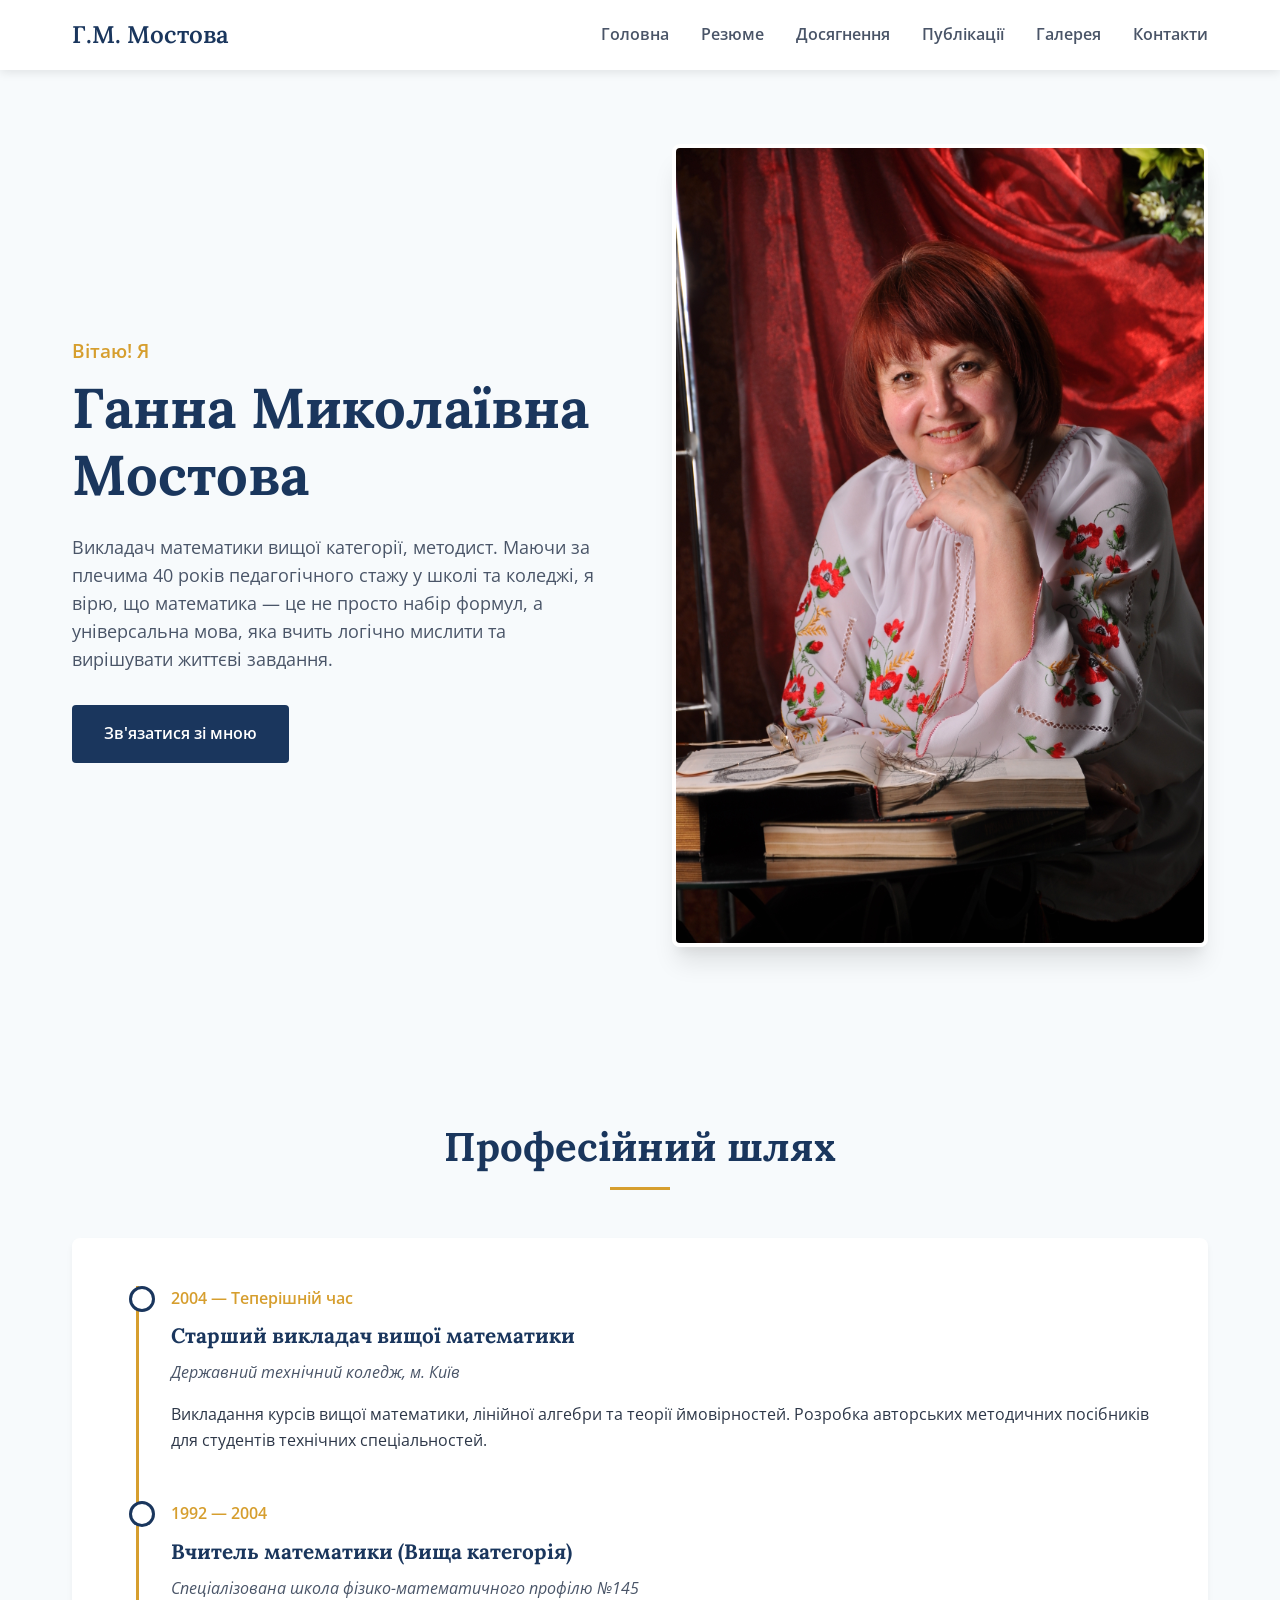
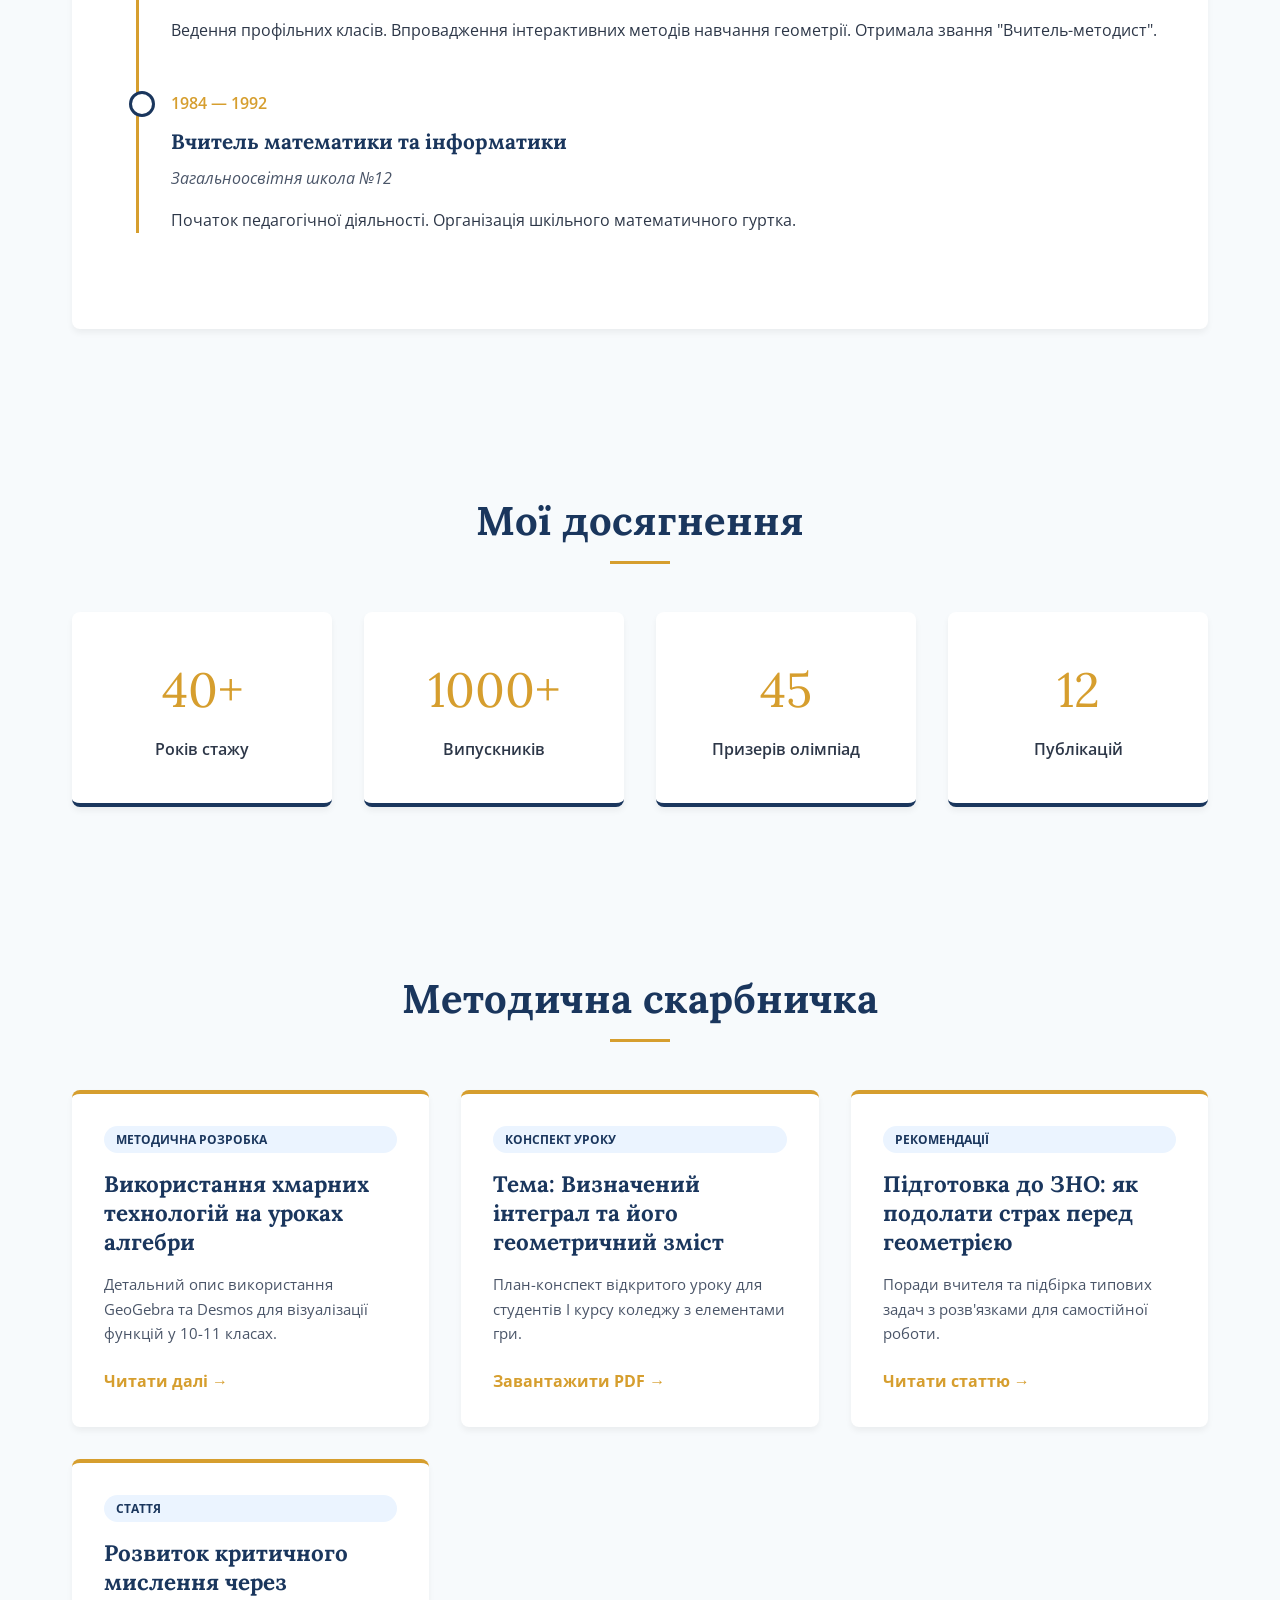
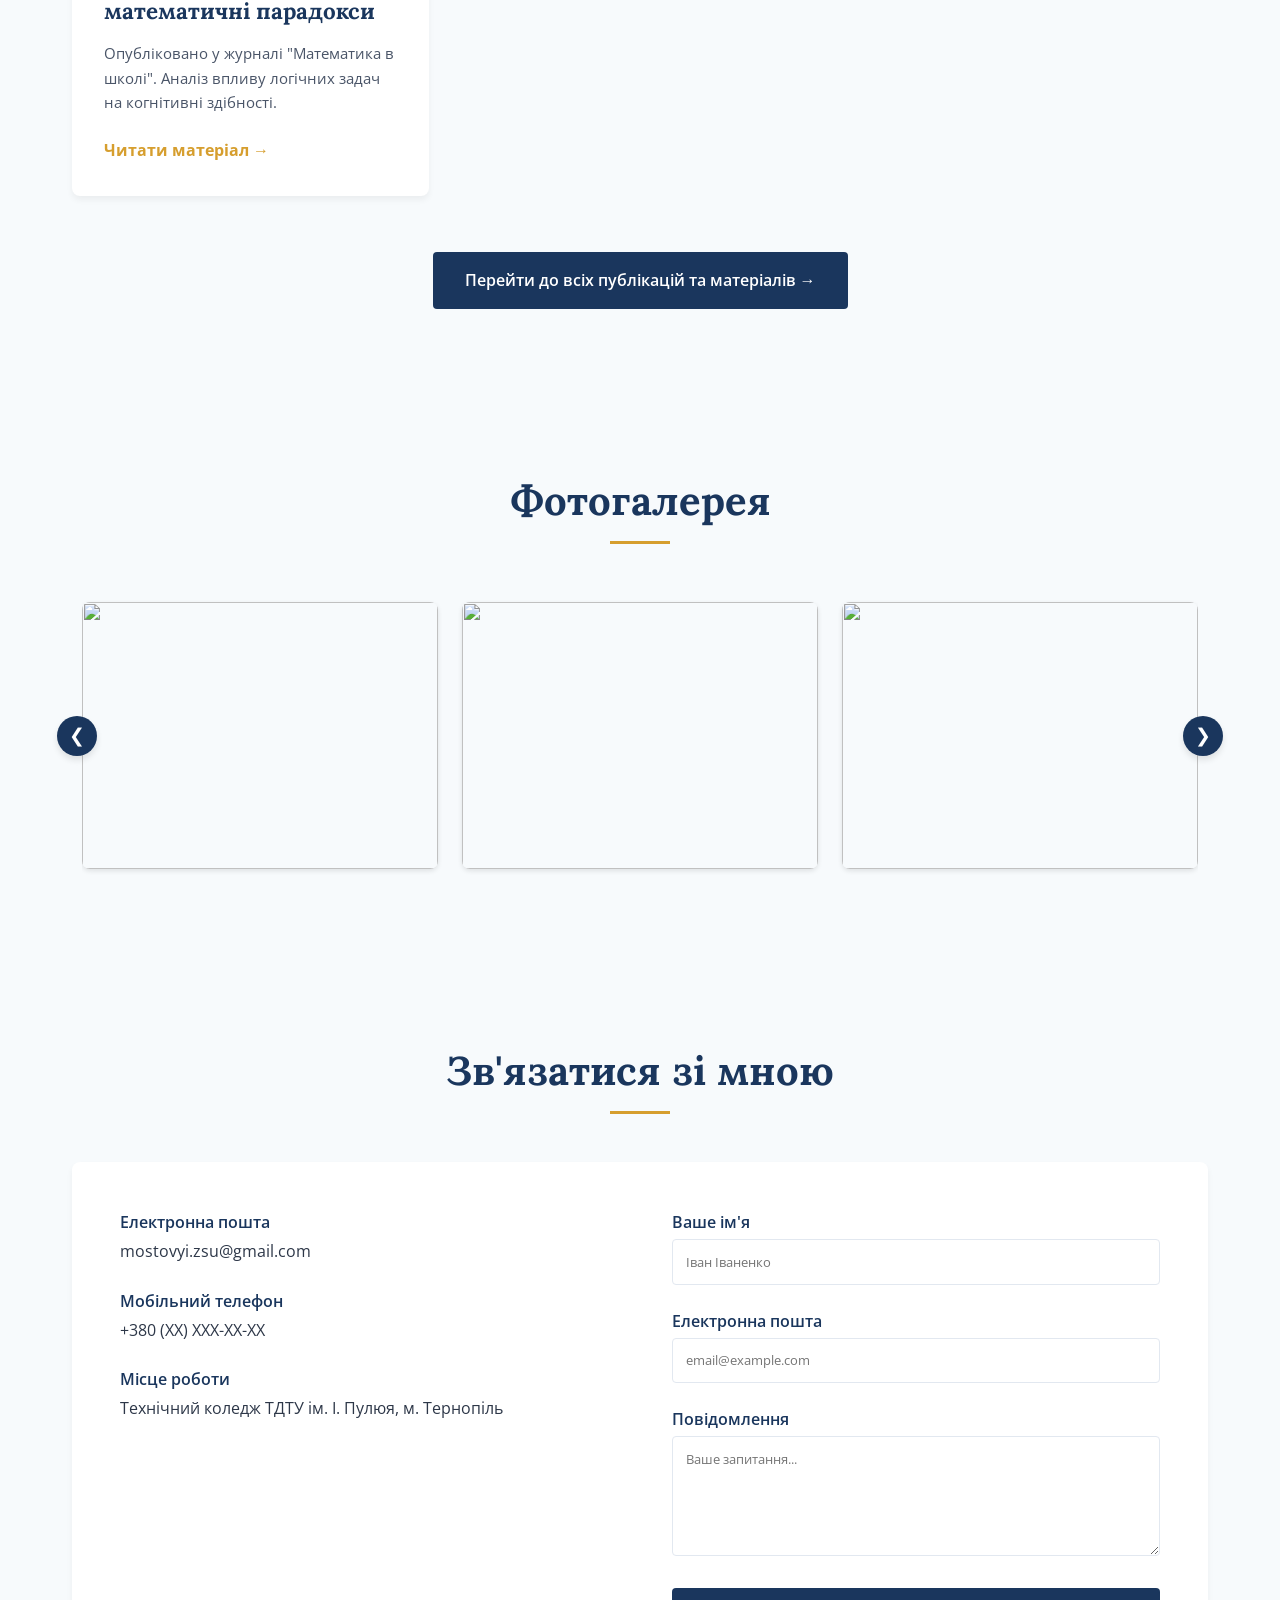
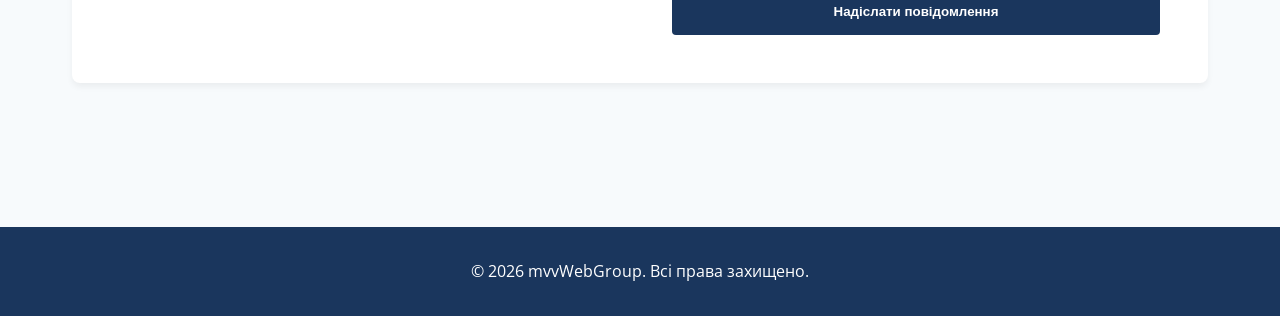
==== commit 2a463fc7: "second editions" ====
--- a/index.html
+++ b/index.html
@@ -7,414 +7,7 @@
     <!-- Підключення шрифтів для академічного та сучасного вигляду -->
     <link href="https://fonts.googleapis.com/css2?family=Lora:ital,wght@0,400;0,600;1,400&family=Open+Sans:wght@300;400;600&display=swap" rel="stylesheet">
     <link rel="stylesheet" href="./css/style.css">
-    
-    <!-- <style>
-        /* =========================================
-           CSS РОЗДІЛ (з використанням camelCase класів)
-           ========================================= */
-        
-        :root {
-            --primaryColor: #1a365d; /* Глибокий синій */
-            --accentColor: #d69e2e;  /* Золотий */
-            --textDark: #2d3748;
-            --textLight: #4a5568;
-            --bgLight: #f7fafc;
-            --bgWhite: #ffffff;
-            --fontHeading: 'Lora', serif;
-            --fontBody: 'Open Sans', sans-serif;
-            --transitionSpeed: 0.3s;
-        }
-
-        * {
-            margin: 0;
-            padding: 0;
-            box-sizing: border-box;
-        }
-
-        body {
-            font-family: var(--fontBody);
-            color: var(--textDark);
-            line-height: 1.6;
-            background-color: var(--bgLight);
-        }
-
-        /* Навігація */
-        .siteHeader {
-            background-color: var(--bgWhite);
-            box-shadow: 0 2px 10px rgba(0,0,0,0.1);
-            position: fixed;
-            width: 100%;
-            top: 0;
-            z-index: 1000;
-        }
-
-        .navContainer {
-            max-width: 1200px;
-            margin: 0 auto;
-            padding: 1rem 2rem;
-            display: flex;
-            justify-content: space-between;
-            align-items: center;
-        }
-
-        .logoText {
-            font-family: var(--fontHeading);
-            font-size: 1.5rem;
-            font-weight: 600;
-            color: var(--primaryColor);
-            text-decoration: none;
-        }
-
-        .navMenu {
-            display: flex;
-            list-style: none;
-            gap: 2rem;
-        }
-
-        .navItemLink {
-            text-decoration: none;
-            color: var(--textLight);
-            font-weight: 600;
-            transition: color var(--transitionSpeed);
-        }
-
-        .navItemLink:hover {
-            color: var(--accentColor);
-        }
-
-        /* Загальні стилі секцій */
-        .pageSection {
-            padding: 5rem 2rem;
-            max-width: 1200px;
-            margin: 0 auto;
-        }
-
-        .sectionTitle {
-            font-family: var(--fontHeading);
-            font-size: 2.5rem;
-            color: var(--primaryColor);
-            text-align: center;
-            margin-bottom: 3rem;
-            position: relative;
-        }
-
-        .sectionTitle::after {
-            content: '';
-            display: block;
-            width: 60px;
-            height: 3px;
-            background-color: var(--accentColor);
-            margin: 0.5rem auto 0;
-        }
-
-        /* 1. Представлення (Hero Section) */
-        .introSection {
-            margin-top: 4rem;
-            display: flex;
-            align-items: center;
-            gap: 4rem;
-            min-height: 80vh;
-        }
-
-        .introTextContent {
-            flex: 1;
-        }
-
-        .introGreeting {
-            font-size: 1.2rem;
-            color: var(--accentColor);
-            font-weight: 600;
-            margin-bottom: 0.5rem;
-        }
-
-        .introName {
-            font-family: var(--fontHeading);
-            font-size: 3.5rem;
-            color: var(--primaryColor);
-            line-height: 1.2;
-            margin-bottom: 1.5rem;
-        }
-
-        .introDescription {
-            font-size: 1.1rem;
-            color: var(--textLight);
-            margin-bottom: 2rem;
-        }
-
-        .primaryButton {
-            display: inline-block;
-            padding: 1rem 2rem;
-            background-color: var(--primaryColor);
-            color: var(--bgWhite);
-            text-decoration: none;
-            border-radius: 4px;
-            font-weight: 600;
-            transition: background-color var(--transitionSpeed);
-        }
-
-        .primaryButton:hover {
-            background-color: #0d213b;
-        }
-
-        .introImageContainer {
-            flex: 1;
-            text-align: right;
-        }
-
-        .introImage {
-            max-width: 100%;
-            border-radius: 8px;
-            box-shadow: 0 20px 25px -5px rgba(0, 0, 0, 0.1), 0 10px 10px -5px rgba(0, 0, 0, 0.04);
-            border: 4px solid var(--bgWhite);
-        }
-
-        /* 2. Коротке резюме (Таймлайн) */
-        .resumeContainer {
-            background-color: var(--bgWhite);
-            padding: 3rem;
-            border-radius: 8px;
-            box-shadow: 0 4px 6px rgba(0,0,0,0.05);
-        }
-
-        .timelineWrapper {
-            position: relative;
-            border-left: 3px solid var(--accentColor);
-            padding-left: 2rem;
-            margin-left: 1rem;
-        }
-
-        .timelineItem {
-            margin-bottom: 3rem;
-            position: relative;
-        }
-
-        .timelineItem::before {
-            content: '';
-            position: absolute;
-            left: -2.65rem;
-            top: 0;
-            width: 20px;
-            height: 20px;
-            background-color: var(--bgWhite);
-            border: 3px solid var(--primaryColor);
-            border-radius: 50%;
-        }
-
-        .timelineDates {
-            font-weight: 600;
-            color: var(--accentColor);
-            margin-bottom: 0.5rem;
-            display: block;
-        }
-
-        .timelineRole {
-            font-family: var(--fontHeading);
-            font-size: 1.3rem;
-            color: var(--primaryColor);
-            margin-bottom: 0.5rem;
-        }
-
-        .timelineLocation {
-            font-style: italic;
-            color: var(--textLight);
-            margin-bottom: 1rem;
-        }
-
-        /* 3. Досягнення */
-        .achievementsGrid {
-            display: grid;
-            grid-template-columns: repeat(auto-fit, minmax(250px, 1fr));
-            gap: 2rem;
-        }
-
-        .achievementCard {
-            background-color: var(--bgWhite);
-            padding: 2.5rem 2rem;
-            border-radius: 8px;
-            text-align: center;
-            box-shadow: 0 4px 6px rgba(0,0,0,0.05);
-            transition: transform var(--transitionSpeed);
-            border-bottom: 4px solid var(--primaryColor);
-        }
-
-        .achievementCard:hover {
-            transform: translateY(-5px);
-        }
-
-        .achievementNumber {
-            font-family: var(--fontHeading);
-            font-size: 3rem;
-            color: var(--accentColor);
-            margin-bottom: 0.5rem;
-        }
-
-        .achievementText {
-            font-weight: 600;
-            color: var(--textDark);
-        }
-
-        /* 4. Інтерактивна Галерея */
-        .galleryGrid {
-            display: grid;
-            grid-template-columns: repeat(auto-fill, minmax(300px, 1fr));
-            gap: 1.5rem;
-        }
-
-        .galleryItem {
-            position: relative;
-            overflow: hidden;
-            border-radius: 8px;
-            cursor: pointer;
-            aspect-ratio: 4/3;
-        }
-
-        .galleryImage {
-            width: 100%;
-            height: 100%;
-            object-fit: cover;
-            transition: transform 0.5s ease;
-        }
-
-        .galleryItem:hover .galleryImage {
-            transform: scale(1.1);
-        }
-
-        .galleryOverlay {
-            position: absolute;
-            bottom: 0;
-            left: 0;
-            right: 0;
-            background: linear-gradient(transparent, rgba(26, 54, 93, 0.9));
-            padding: 2rem 1rem 1rem;
-            color: var(--bgWhite);
-            transform: translateY(100%);
-            transition: transform var(--transitionSpeed);
-        }
-
-        .galleryItem:hover .galleryOverlay {
-            transform: translateY(0);
-        }
-
-        /* Lightbox Modal */
-        .lightboxModal {
-            display: none;
-            position: fixed;
-            z-index: 2000;
-            top: 0;
-            left: 0;
-            width: 100%;
-            height: 100%;
-            background-color: rgba(0, 0, 0, 0.9);
-            justify-content: center;
-            align-items: center;
-        }
-
-        .lightboxContent {
-            max-width: 90%;
-            max-height: 90vh;
-            border-radius: 4px;
-            box-shadow: 0 0 20px rgba(255,255,255,0.1);
-        }
-
-        .lightboxCloseBtn {
-            position: absolute;
-            top: 20px;
-            right: 40px;
-            color: var(--bgWhite);
-            font-size: 40px;
-            font-weight: bold;
-            cursor: pointer;
-            background: none;
-            border: none;
-            transition: color var(--transitionSpeed);
-        }
-
-        .lightboxCloseBtn:hover {
-            color: var(--accentColor);
-        }
-
-        /* 5. Контакти */
-        .contactContainer {
-            display: flex;
-            gap: 4rem;
-            background-color: var(--bgWhite);
-            padding: 3rem;
-            border-radius: 8px;
-            box-shadow: 0 4px 6px rgba(0,0,0,0.05);
-        }
-
-        .contactInfo, .contactFormWrapper {
-            flex: 1;
-        }
-
-        .contactDetail {
-            margin-bottom: 1.5rem;
-        }
-
-        .contactLabel {
-            font-weight: 600;
-            color: var(--primaryColor);
-            display: block;
-            margin-bottom: 0.2rem;
-        }
-
-        .contactFormGroup {
-            margin-bottom: 1.5rem;
-        }
-
-        .formInput, .formTextarea {
-            width: 100%;
-            padding: 0.8rem;
-            border: 1px solid #e2e8f0;
-            border-radius: 4px;
-            font-family: var(--fontBody);
-        }
-
-        .formTextarea {
-            resize: vertical;
-            min-height: 120px;
-        }
-
-        .submitBtn {
-            background-color: var(--primaryColor);
-            color: var(--bgWhite);
-            border: none;
-            padding: 1rem 2rem;
-            border-radius: 4px;
-            cursor: pointer;
-            font-weight: 600;
-            width: 100%;
-            transition: background-color var(--transitionSpeed);
-        }
-
-        .submitBtn:hover {
-            background-color: var(--accentColor);
-        }
-
-        .submitBtn:disabled {
-            background-color: #cbd5e0;
-            cursor: not-allowed;
-        }
-
-        /* Футер */
-        .siteFooter {
-            background-color: var(--primaryColor);
-            color: var(--bgWhite);
-            text-align: center;
-            padding: 2rem;
-            margin-top: 4rem;
-        }
-
-        /* Мобільна адаптація */
-        @media (max-width: 768px) {
-            .navMenu { display: none; }
-            .introSection, .contactContainer { flex-direction: column; text-align: center; }
-            .introImageContainer { text-align: center; }
-            .sectionTitle { font-size: 2rem; }
-            .introName { font-size: 2.5rem; }
-            .timelineWrapper { padding-left: 1.5rem; }
-        }
-    </style> -->
+
 </head>
 <body>
 
@@ -427,6 +20,7 @@
                     <li><a href="#intro" class="navItemLink">Головна</a></li>
                     <li><a href="#resume" class="navItemLink">Резюме</a></li>
                     <li><a href="#achievements" class="navItemLink">Досягнення</a></li>
+                    <li><a href="#publications" class="navItemLink">Публікації</a></li>
                     <li><a href="#gallery" class="navItemLink">Галерея</a></li>
                     <li><a href="#contact" class="navItemLink">Контакти</a></li>
                 </ul>
@@ -457,8 +51,8 @@
                 <div class="timelineWrapper">
                     <article class="timelineItem">
                         <span class="timelineDates">2004 — Теперішній час</span>
-                        <h3 class="timelineRole">Викладач математики</h3>
-                        <p class="timelineLocation">Технічний коледж ТДПУ ім. І. Пулюя, м. Тернопіль</p>
+                        <h3 class="timelineRole">Старший викладач вищої математики</h3>
+                        <p class="timelineLocation">Державний технічний коледж, м. Київ</p>
                         <p>Викладання курсів вищої математики, лінійної алгебри та теорії ймовірностей. Розробка авторських методичних посібників для студентів технічних спеціальностей.</p>
                     </article>
 
@@ -497,61 +91,116 @@
                 </div>
                 <div class="achievementCard">
                     <div class="achievementNumber">12</div>
-                    <div class="achievementText">Посібників</div>
-                </div>
-            </div>
-        </section>
-
-        <!-- 4. Галерея -->
+                    <div class="achievementText">Публікацій</div>
+                </div>
+            </div>
+        </section>
+
+        <!-- 4. Методична скарбничка (Публікації) -->
+        <section id="publications" class="pageSection">
+            <h2 class="sectionTitle">Методична скарбничка</h2>
+            <div class="resourcesGrid">
+                <!-- Картка 1 -->
+                <article class="resourceCard">
+                    <span class="resourceTag">Методична розробка</span>
+                    <h3 class="resourceTitle">Використання хмарних технологій на уроках алгебри</h3>
+                    <p class="resourceDesc">Детальний опис використання GeoGebra та Desmos для візуалізації функцій у 10-11 класах.</p>
+                    <a href="#" class="resourceLink">Читати далі &rarr;</a>
+                </article>
+
+                <!-- Картка 2 -->
+                <article class="resourceCard">
+                    <span class="resourceTag">Конспект уроку</span>
+                    <h3 class="resourceTitle">Тема: Визначений інтеграл та його геометричний зміст</h3>
+                    <p class="resourceDesc">План-конспект відкритого уроку для студентів І курсу коледжу з елементами гри.</p>
+                    <a href="#" class="resourceLink">Завантажити PDF &rarr;</a>
+                </article>
+
+                <!-- Картка 3 -->
+                <article class="resourceCard">
+                    <span class="resourceTag">Рекомендації</span>
+                    <h3 class="resourceTitle">Підготовка до ЗНО: як подолати страх перед геометрією</h3>
+                    <p class="resourceDesc">Поради вчителя та підбірка типових задач з розв'язками для самостійної роботи.</p>
+                    <a href="#" class="resourceLink">Читати статтю &rarr;</a>
+                </article>
+
+                <!-- Картка 4 -->
+                <article class="resourceCard">
+                    <span class="resourceTag">Стаття</span>
+                    <h3 class="resourceTitle">Розвиток критичного мислення через математичні парадокси</h3>
+                    <p class="resourceDesc">Опубліковано у журналі "Математика в школі". Аналіз впливу логічних задач на когнітивні здібності.</p>
+                    <a href="#" class="resourceLink">Читати матеріал &rarr;</a>
+                </article>
+            </div>
+
+            <!-- Додана кнопка для переходу на нову сторінку -->
+            <div style="text-align: center; margin-top: 3.5rem;">
+                <a href="publications.html" class="primaryButton">Перейти до всіх публікацій та матеріалів &rarr;</a>
+            </div>
+        </section>
+
+        <!-- 5. Галерея -->
         <section id="gallery" class="pageSection">
             <h2 class="sectionTitle">Фотогалерея</h2>
-            <div class="galleryGrid" id="galleryContainer">
-                <figure class="galleryItem">
-                    <img src="https://images.unsplash.com/photo-1632516643720-e7f0d7e6a100?auto=format&fit=crop&q=80&w=600" alt="" class="galleryImage">
-                    <figcaption class="galleryOverlay">
-                        <h3>Відкритий урок</h3>
-                        <p>Тема: Інтеграли, 2022</p>
-                    </figcaption>
-                </figure>
-                <figure class="galleryItem">
-                    <img src="https://images.unsplash.com/photo-1523240795612-9a054b0db644?auto=format&fit=crop&q=80&w=600" alt="" class="galleryImage">
-                    <figcaption class="galleryOverlay">
-                        <h3>Випуск 2021</h3>
-                        <p>Випускники коледжу</p>
-                    </figcaption>
-                </figure>
-                <figure class="galleryItem">
-                    <img src="https://images.unsplash.com/photo-1509228468518-180dd4864904?auto=format&fit=crop&q=80&w=600" alt="" class="galleryImage">
-                    <figcaption class="galleryOverlay">
-                        <h3>Турнір</h3>
-                        <p>Підготовка до змагань</p>
-                    </figcaption>
-                </figure>
-                <figure class="galleryItem">
-                    <img src="https://images.unsplash.com/photo-1523050854058-8df90110c9f1?auto=format&fit=crop&q=80&w=600" alt="" class="galleryImage">
-                    <figcaption class="galleryOverlay">
-                        <h3>Лекція</h3>
-                        <p>Теорія ймовірностей</p>
-                    </figcaption>
-                </figure>
-                                <figure class="galleryItem">
-                    <img src="https://images.unsplash.com/photo-1523050854058-8df90110c9f1?auto=format&fit=crop&q=80&w=600" alt="" class="galleryImage">
-                    <figcaption class="galleryOverlay">
-                        <h3>Лекція</h3>
-                        <p>Теорія ймовірностей</p>
-                    </figcaption>
-                </figure>
-                                <figure class="galleryItem">
-                    <img src="https://images.unsplash.com/photo-1523050854058-8df90110c9f1?auto=format&fit=crop&q=80&w=600" alt="" class="galleryImage">
-                    <figcaption class="galleryOverlay">
-                        <h3>Лекція</h3>
-                        <p>Теорія ймовірностей</p>
-                    </figcaption>
-                </figure>
-            </div>
-        </section>
-
-        <!-- 5. Контакти -->
+            <div class="carouselWrapper">
+                <button class="carouselBtn prevBtn" aria-label="Попереднє фото">&#10094;</button>
+                <div class="carouselTrack" id="galleryTrack">
+                    <figure class="galleryItem">
+                        <img src="https://images.unsplash.com/photo-1632516643720-e7f0d7e6a100?auto=format&fit=crop&q=80&w=600" alt="" class="galleryImage">
+                        <figcaption class="galleryOverlay">
+                            <h3>Відкритий урок</h3>
+                            <p>Тема: Інтеграли, 2022</p>
+                        </figcaption>
+                    </figure>
+                    <figure class="galleryItem">
+                        <img src="https://images.unsplash.com/photo-1523240795612-9a054b0db644?auto=format&fit=crop&q=80&w=600" alt="" class="galleryImage">
+                        <figcaption class="galleryOverlay">
+                            <h3>Випуск 2021</h3>
+                            <p>Випускники коледжу</p>
+                        </figcaption>
+                    </figure>
+                    <figure class="galleryItem">
+                        <img src="https://images.unsplash.com/photo-1509228468518-180dd4864904?auto=format&fit=crop&q=80&w=600" alt="" class="galleryImage">
+                        <figcaption class="galleryOverlay">
+                            <h3>Турнір</h3>
+                            <p>Підготовка до змагань</p>
+                        </figcaption>
+                    </figure>
+                    <figure class="galleryItem">
+                        <img src="https://images.unsplash.com/photo-1523050854058-8df90110c9f1?auto=format&fit=crop&q=80&w=600" alt="" class="galleryImage">
+                        <figcaption class="galleryOverlay">
+                            <h3>Лекція</h3>
+                            <p>Теорія ймовірностей</p>
+                        </figcaption>
+                    </figure>
+                    <!-- Додаткові фотографії для каруселі -->
+                    <figure class="galleryItem">
+                        <img src="https://images.unsplash.com/photo-1427504494785-3a9ca7044f45?auto=format&fit=crop&q=80&w=600" alt="" class="galleryImage">
+                        <figcaption class="galleryOverlay">
+                            <h3>Обмін досвідом</h3>
+                            <p>Семінар для вчителів, 2023</p>
+                        </figcaption>
+                    </figure>
+                    <figure class="galleryItem">
+                        <img src="https://images.unsplash.com/photo-1580582932707-520aed937b7b?auto=format&fit=crop&q=80&w=600" alt="" class="galleryImage">
+                        <figcaption class="galleryOverlay">
+                            <h3>Робота в класі</h3>
+                            <p>Практичне заняття</p>
+                        </figcaption>
+                    </figure>
+                    <figure class="galleryItem">
+                        <img src="https://images.unsplash.com/photo-1513258496099-48168024aec0?auto=format&fit=crop&q=80&w=600" alt="" class="galleryImage">
+                        <figcaption class="galleryOverlay">
+                            <h3>Онлайн освіта</h3>
+                            <p>Проведення вебінару</p>
+                        </figcaption>
+                    </figure>
+                </div>
+                <button class="carouselBtn nextBtn" aria-label="Наступне фото">&#10095;</button>
+            </div>
+        </section>
+
+        <!-- 6. Контакти -->
         <section id="contact" class="pageSection">
             <h2 class="sectionTitle">Зв'язатися зі мною</h2>
             <div class="contactContainer">
@@ -602,101 +251,9 @@
     </div>
 
     <footer class="siteFooter">
-        <p>&copy; 2026 Ганна Мостова. Всі права захищено.</p>
+        <p>&copy; 2026 mvvWebGroup. Всі права захищено.</p>
     </footer>
-
 <script src="./js/script.js"></script>
-
-    <!-- <script>
-        document.addEventListener('DOMContentLoaded', () => {
-            
-            // 1. Плавне прокручування
-            const navLinks = document.querySelectorAll('.navItemLink');
-            navLinks.forEach(link => {
-                link.addEventListener('click', function(e) {
-                    e.preventDefault();
-                    const targetId = this.getAttribute('href').substring(1);
-                    const targetSection = document.getElementById(targetId);
-                    if(targetSection) {
-                        window.scrollTo({
-                            top: targetSection.offsetTop - 80,
-                            behavior: 'smooth'
-                        });
-                    }
-                });
-            });
-
-            // 2. Галерея
-            const galleryImages = document.querySelectorAll('.galleryImage');
-            const lightboxModal = document.getElementById('lightboxModal');
-            const lightboxImage = document.getElementById('lightboxImage');
-            const lightboxCloseBtn = document.getElementById('lightboxCloseBtn');
-
-            galleryImages.forEach(image => {
-                image.addEventListener('click', (e) => {
-                    e.stopPropagation(); 
-                    lightboxImage.src = image.src;
-                    lightboxImage.alt = image.alt;
-                    lightboxModal.style.display = 'flex';
-                });
-            });
-
-            const closeLightbox = () => {
-                lightboxModal.style.display = 'none';
-            };
-
-            lightboxCloseBtn.addEventListener('click', closeLightbox);
-            lightboxModal.addEventListener('click', (e) => { if (e.target === lightboxModal) closeLightbox(); });
-
-            // 3. Форма (Виправлена відправка)
-            const contactForm = document.getElementById('contactForm');
-            const submitBtn = document.querySelector('.submitBtn');
-            
-            contactForm.addEventListener('submit', async (e) => {
-                e.preventDefault();
-
-                // Підготовка даних
-                const formData = new FormData(contactForm);
-                const dataObj = Object.fromEntries(formData.entries());
-
-                submitBtn.textContent = 'Надсилання...';
-                submitBtn.disabled = true;
-
-                try {
-                    const response = await fetch('https://formsubmit.co/ajax/mostovyi.zsu@gmail.com', {
-                        method: 'POST',
-                        headers: { 
-                            'Content-Type': 'application/json',
-                            'Accept': 'application/json'
-                        },
-                        body: JSON.stringify(dataObj)
-                    });
-
-                    const result = await response.json();
-
-                    if (response.ok) {
-                        showNotification('Повідомлення успішно надіслано!', '#48bb78');
-                        contactForm.reset();
-                    } else {
-                        throw new Error(result.message || 'Помилка сервера');
-                    }
-                } catch (error) {
-                    console.error('FormSubmit Error:', error);
-                    showNotification('Помилка: ' + error.message, '#f56565');
-                } finally {
-                    submitBtn.textContent = 'Надіслати повідомлення';
-                    submitBtn.disabled = false;
-                }
-            });
-
-            function showNotification(text, bgColor) {
-                const note = document.createElement('div');
-                note.style.cssText = `position:fixed;top:100px;right:20px;background:${bgColor};color:white;padding:15px 25px;border-radius:5px;z-index:3000;box-shadow:0 4px 10px rgba(0,0,0,0.2);`;
-                note.textContent = text;
-                document.body.appendChild(note);
-                setTimeout(() => note.remove(), 4000);
-            }
-        });
-    </script> -->
+    
 </body>
 </html>
--- a/css/style.css
+++ b/css/style.css
@@ -1,4 +1,3 @@
-
         /* =========================================
            CSS РОЗДІЛ (з використанням camelCase класів)
            ========================================= */
@@ -243,11 +242,93 @@
             color: var(--textDark);
         }
 
-        /* 4. Інтерактивна Галерея */
-        .galleryGrid {
+        /* 4. Публікації (Методична скарбничка) */
+        .resourcesGrid {
             display: grid;
-            grid-template-columns: repeat(auto-fill, minmax(300px, 1fr));
+            grid-template-columns: repeat(auto-fill, minmax(350px, 1fr));
+            gap: 2rem;
+        }
+
+        .resourceCard {
+            background-color: var(--bgWhite);
+            border-radius: 8px;
+            padding: 2rem;
+            box-shadow: 0 4px 6px rgba(0,0,0,0.05);
+            border-top: 4px solid var(--accentColor);
+            display: flex;
+            flex-direction: column;
+            transition: box-shadow var(--transitionSpeed);
+        }
+
+        .resourceCard:hover {
+            box-shadow: 0 10px 15px rgba(0,0,0,0.1);
+        }
+
+        .resourceTag {
+            display: inline-block;
+            background-color: #ebf4ff;
+            color: var(--primaryColor);
+            font-size: 0.75rem;
+            font-weight: 700;
+            padding: 0.25rem 0.75rem;
+            border-radius: 999px;
+            margin-bottom: 1rem;
+            text-transform: uppercase;
+        }
+
+        .resourceTitle {
+            font-family: var(--fontHeading);
+            font-size: 1.4rem;
+            color: var(--primaryColor);
+            margin-bottom: 1rem;
+            line-height: 1.3;
+        }
+
+        .resourceDesc {
+            color: var(--textLight);
+            font-size: 0.95rem;
+            margin-bottom: 1.5rem;
+            flex-grow: 1;
+        }
+
+        .resourceLink {
+            color: var(--accentColor);
+            text-decoration: none;
+            font-weight: 700;
+            display: flex;
+            align-items: center;
+            gap: 0.5rem;
+            transition: gap var(--transitionSpeed);
+        }
+
+        .resourceLink:hover {
+            gap: 0.8rem;
+            text-decoration: underline;
+        }
+
+
+        /* 4. Інтерактивна Галерея (Карусель) */
+        .carouselWrapper {
+            position: relative;
+            display: flex;
+            align-items: center;
+            width: 100%;
+            padding: 0 10px;
+        }
+
+        .carouselTrack {
+            display: flex;
             gap: 1.5rem;
+            overflow-x: auto;
+            scroll-snap-type: x mandatory;
+            scrollbar-width: none; /* Firefox */
+            -ms-overflow-style: none; /* IE/Edge */
+            width: 100%;
+            padding: 10px 0; /* padding для тіні при hover */
+        }
+
+        .carouselTrack::-webkit-scrollbar {
+            display: none; /* Chrome/Safari */
         }
 
         .galleryItem {
@@ -256,7 +337,36 @@
             border-radius: 8px;
             cursor: pointer;
             aspect-ratio: 4/3;
-        }
+            flex: 0 0 calc(33.333% - 1rem); /* 3 елементи на рядок */
+            scroll-snap-align: start;
+            box-shadow: 0 2px 5px rgba(0,0,0,0.1);
+        }
+
+        .carouselBtn {
+            background-color: var(--primaryColor);
+            color: var(--bgWhite);
+            border: none;
+            width: 40px;
+            height: 40px;
+            border-radius: 50%;
+            cursor: pointer;
+            position: absolute;
+            z-index: 10;
+            display: flex;
+            justify-content: center;
+            align-items: center;
+            font-size: 1.2rem;
+            transition: background-color var(--transitionSpeed), transform var(--transitionSpeed);
+            box-shadow: 0 4px 6px rgba(0,0,0,0.1);
+        }
+
+        .carouselBtn:hover {
+            background-color: var(--accentColor);
+            transform: scale(1.1);
+        }
+
+        .prevBtn { left: -15px; }
+        .nextBtn { right: -15px; }
 
         .galleryImage {
             width: 100%;
@@ -396,6 +506,10 @@
         }
 
         /* Мобільна адаптація */
+        @media (max-width: 900px) {
+            .galleryItem { flex: 0 0 calc(50% - 0.75rem); } /* 2 елементи на планшеті */
+        }
+
         @media (max-width: 768px) {
             .navMenu { display: none; }
             .introSection, .contactContainer { flex-direction: column; text-align: center; }
@@ -403,4 +517,7 @@
             .sectionTitle { font-size: 2rem; }
             .introName { font-size: 2.5rem; }
             .timelineWrapper { padding-left: 1.5rem; }
-        }
+            .galleryItem { flex: 0 0 100%; } /* 1 елемент на телефоні */
+            .prevBtn { left: -5px; }
+            .nextBtn { right: -5px; }
+        }
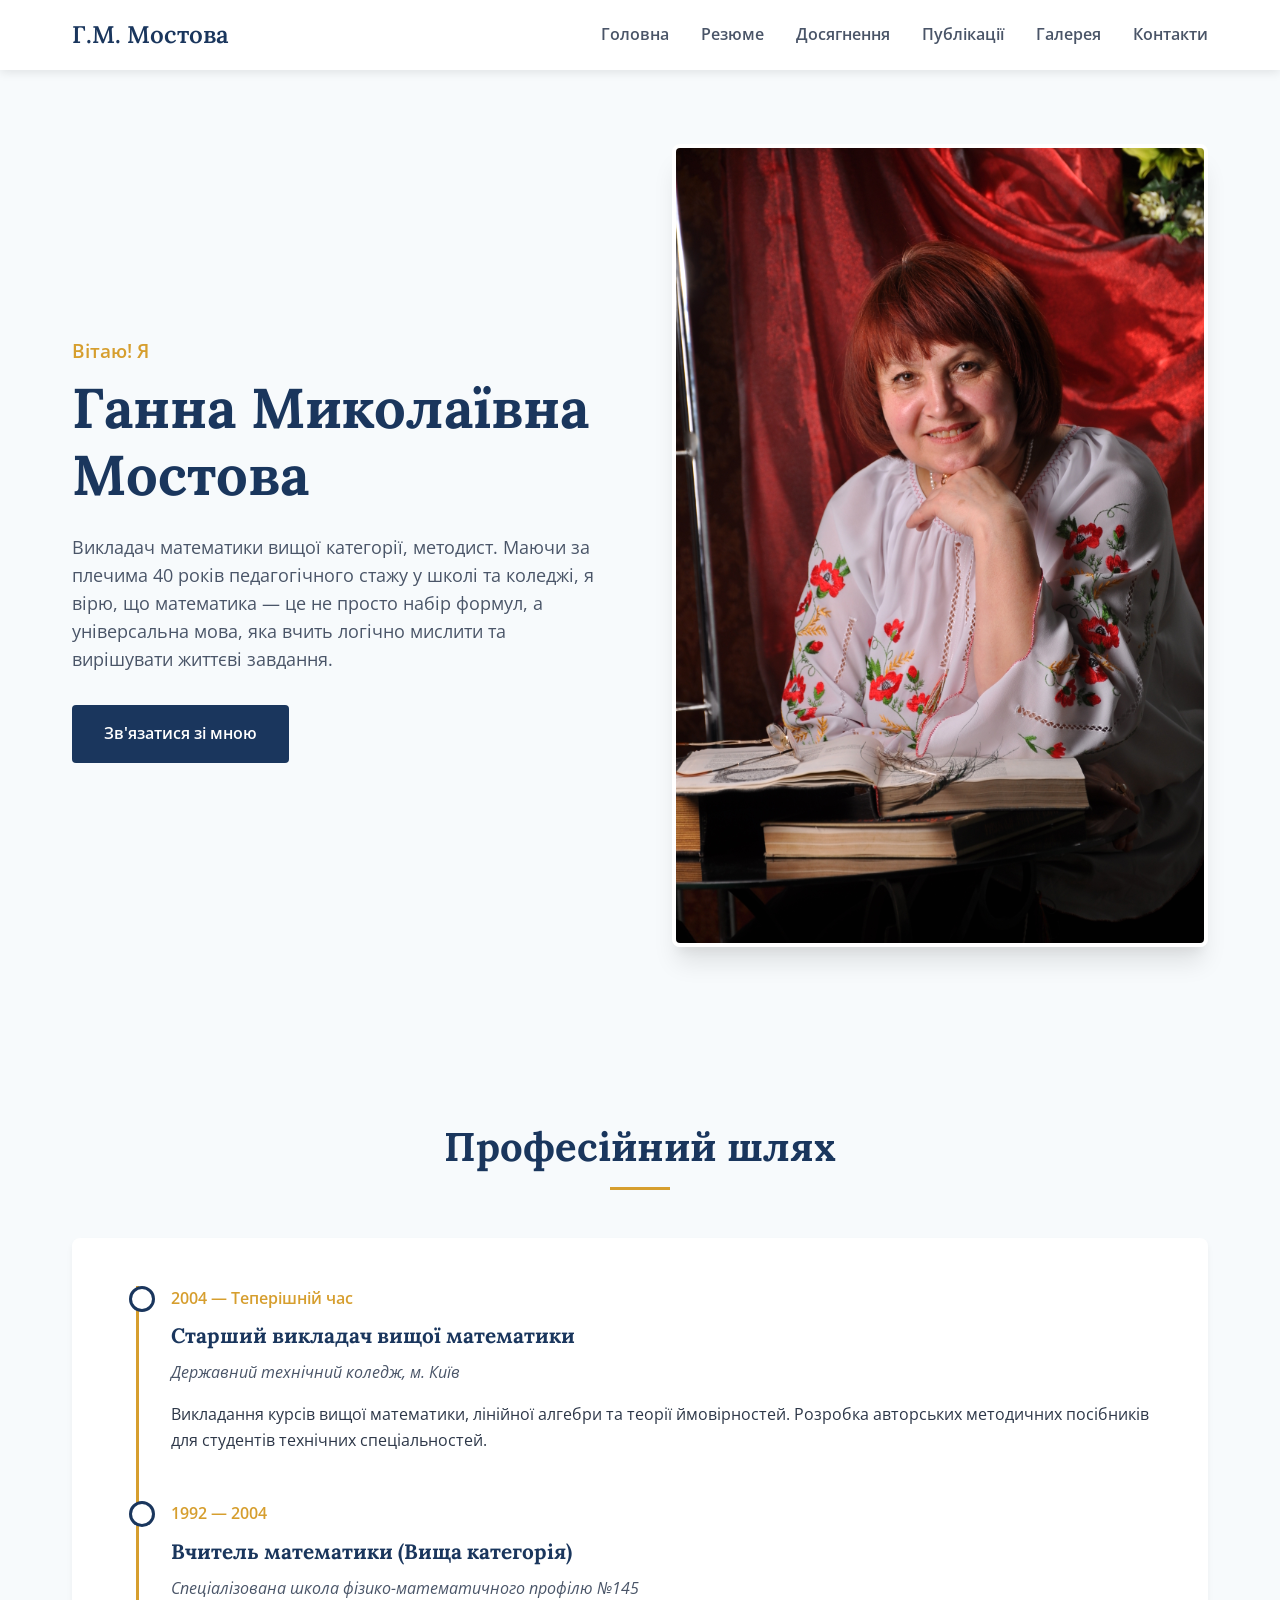
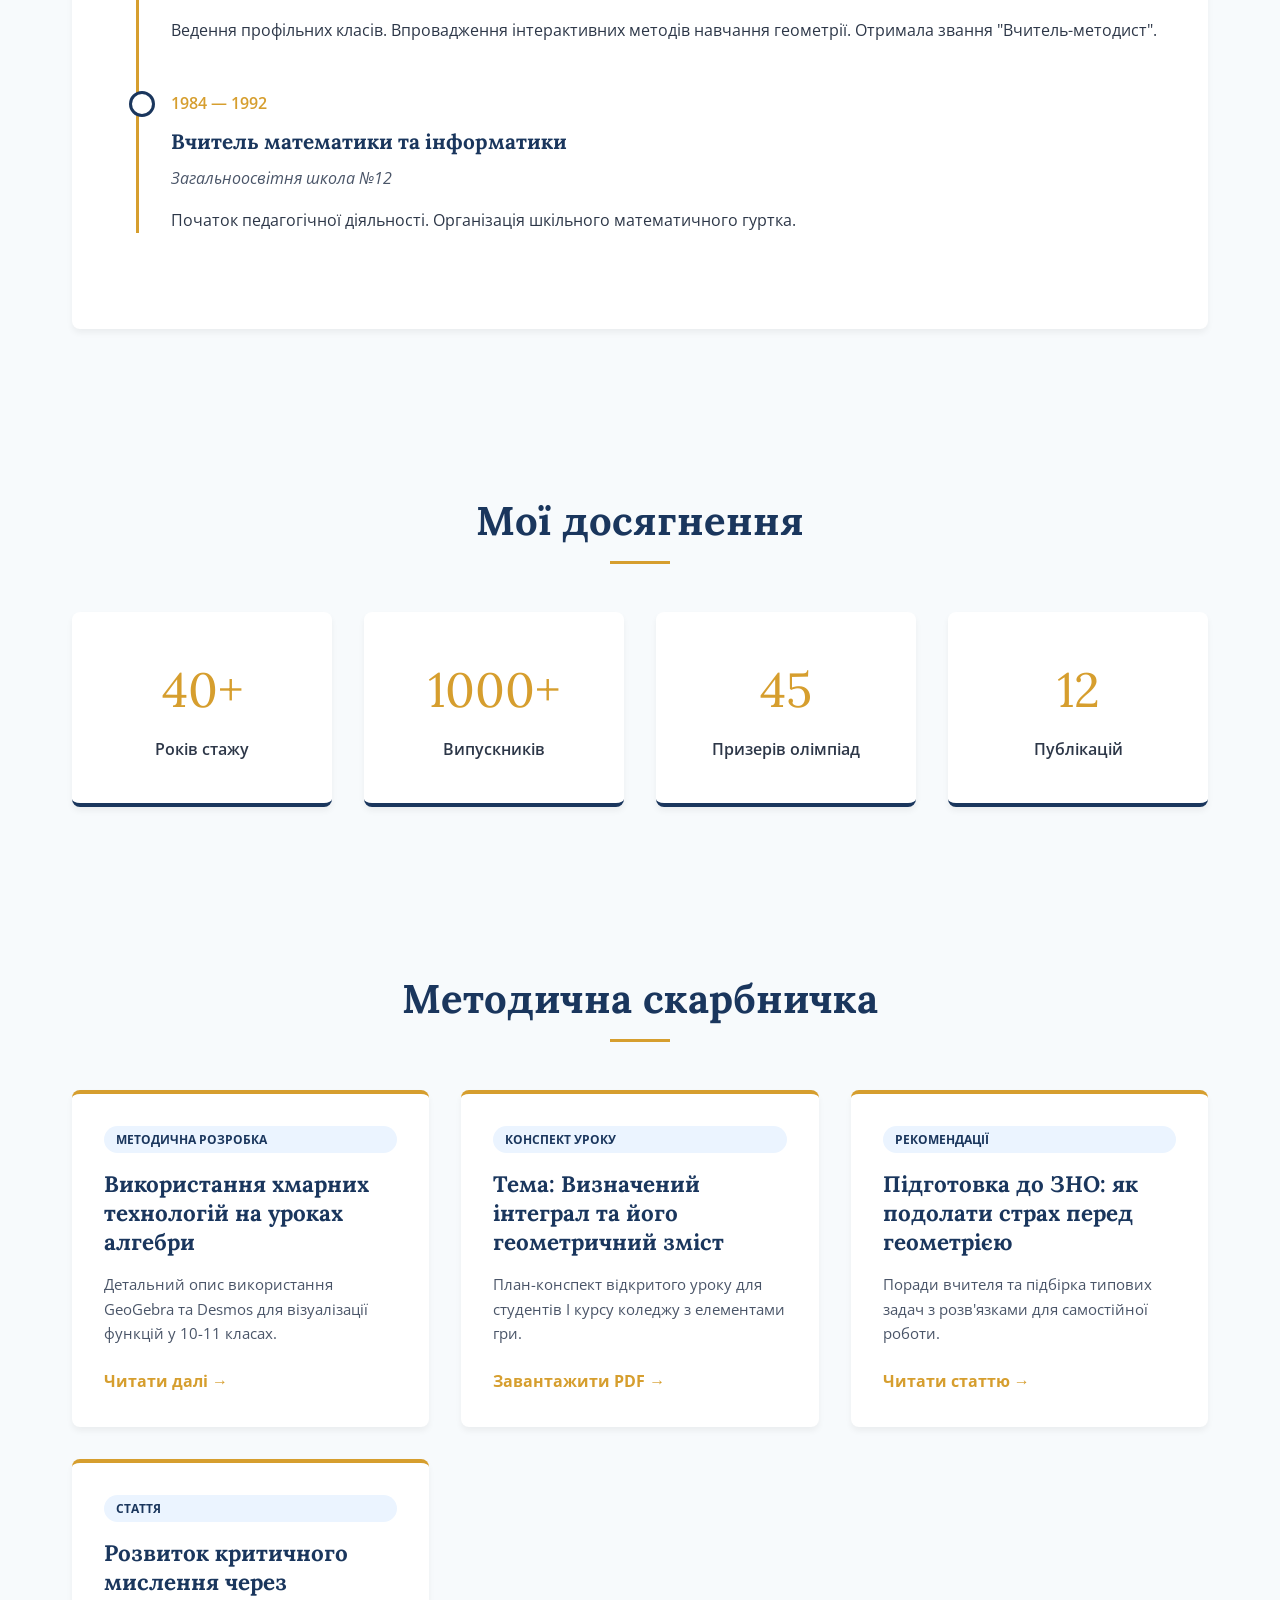
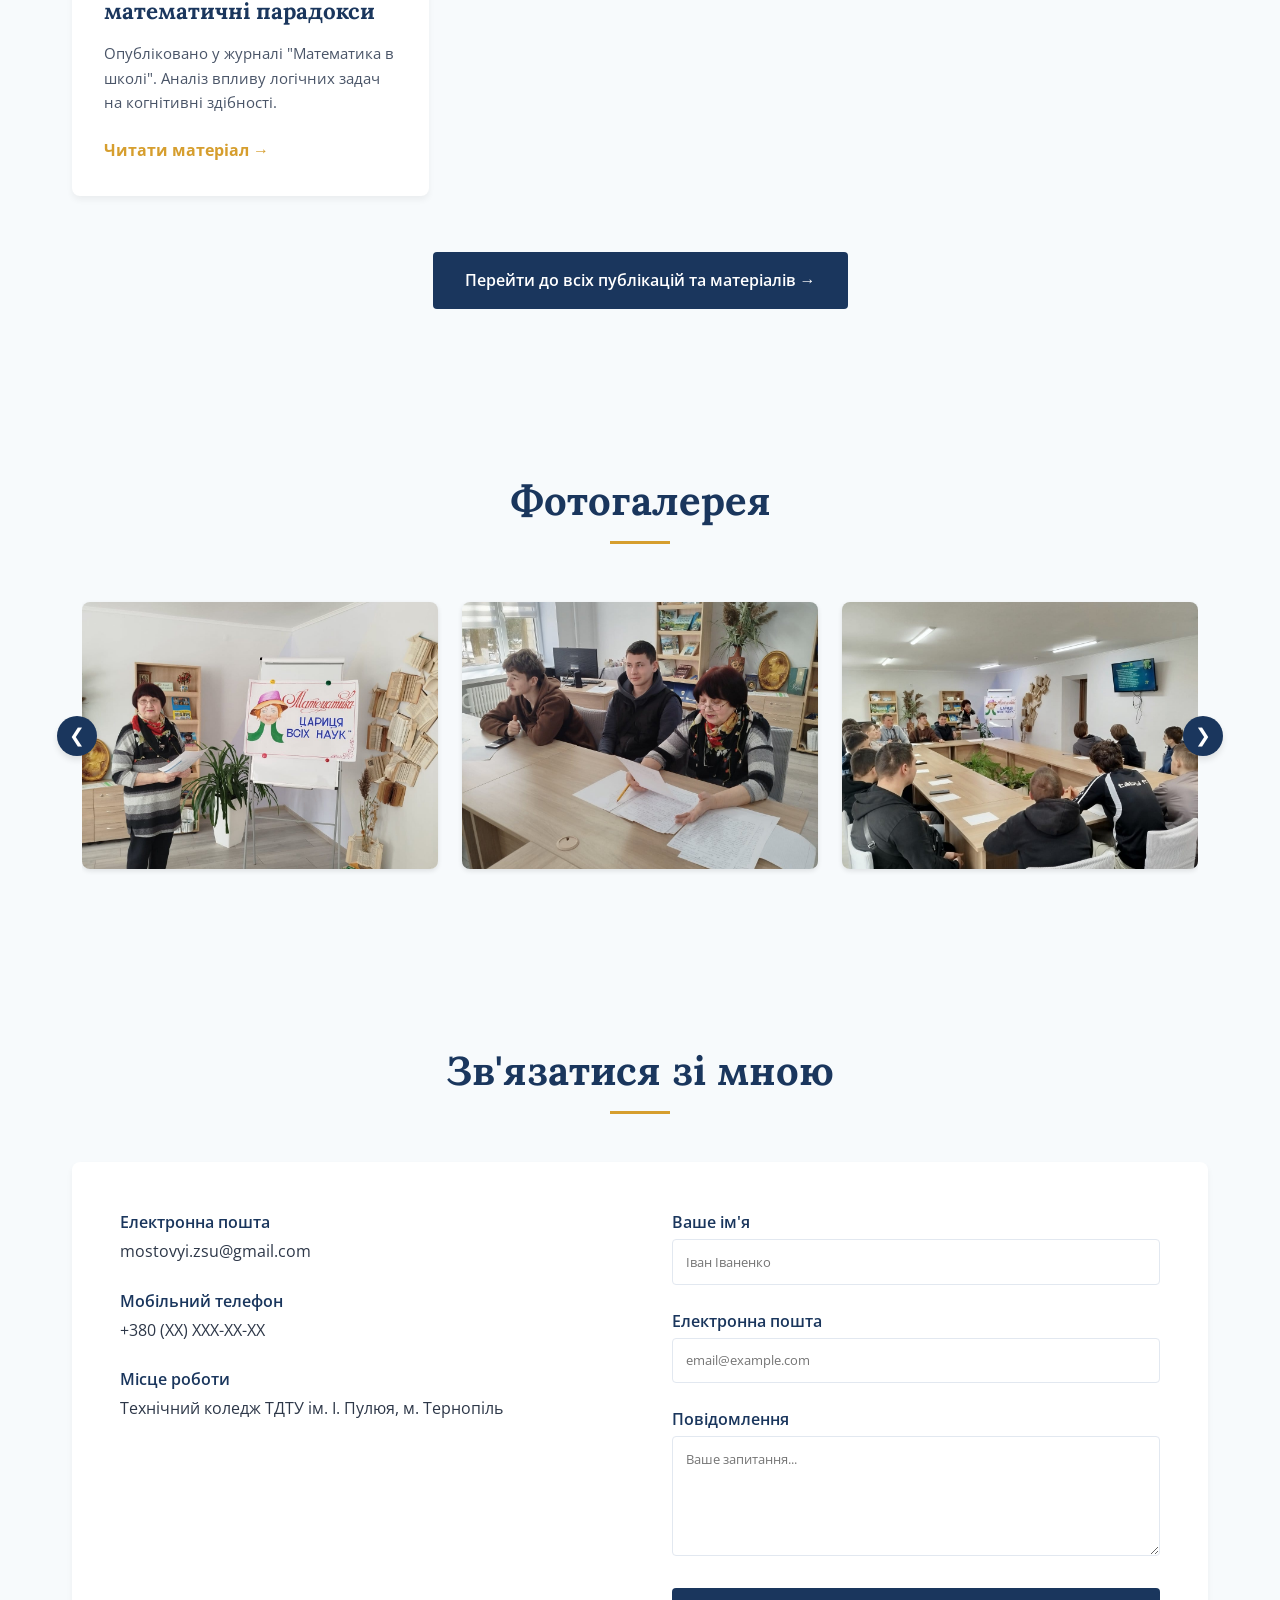
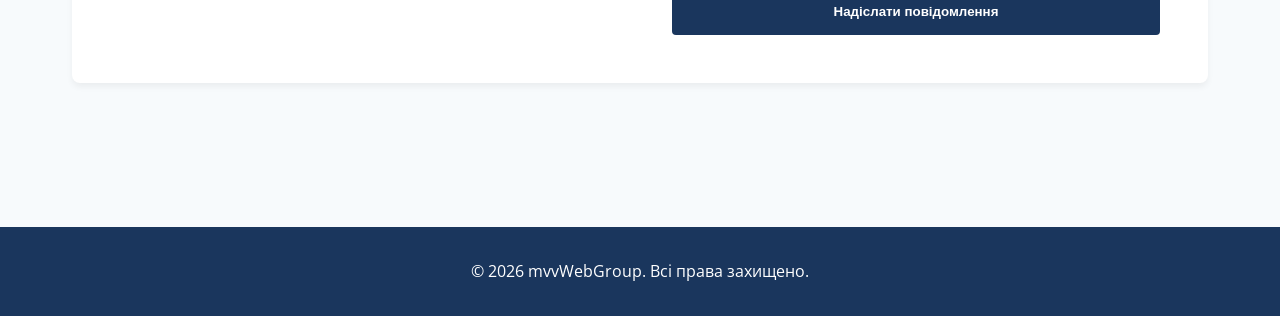
==== commit de051e09: "add first lesson" ====
--- a/index.html
+++ b/index.html
@@ -146,31 +146,31 @@
                 <button class="carouselBtn prevBtn" aria-label="Попереднє фото">&#10094;</button>
                 <div class="carouselTrack" id="galleryTrack">
                     <figure class="galleryItem">
-                        <img src="https://images.unsplash.com/photo-1632516643720-e7f0d7e6a100?auto=format&fit=crop&q=80&w=600" alt="" class="galleryImage">
-                        <figcaption class="galleryOverlay">
-                            <h3>Відкритий урок</h3>
-                            <p>Тема: Інтеграли, 2022</p>
-                        </figcaption>
-                    </figure>
-                    <figure class="galleryItem">
-                        <img src="https://images.unsplash.com/photo-1523240795612-9a054b0db644?auto=format&fit=crop&q=80&w=600" alt="" class="galleryImage">
-                        <figcaption class="galleryOverlay">
-                            <h3>Випуск 2021</h3>
-                            <p>Випускники коледжу</p>
-                        </figcaption>
-                    </figure>
-                    <figure class="galleryItem">
-                        <img src="https://images.unsplash.com/photo-1509228468518-180dd4864904?auto=format&fit=crop&q=80&w=600" alt="" class="galleryImage">
-                        <figcaption class="galleryOverlay">
-                            <h3>Турнір</h3>
-                            <p>Підготовка до змагань</p>
-                        </figcaption>
-                    </figure>
-                    <figure class="galleryItem">
-                        <img src="https://images.unsplash.com/photo-1523050854058-8df90110c9f1?auto=format&fit=crop&q=80&w=600" alt="" class="galleryImage">
-                        <figcaption class="galleryOverlay">
-                            <h3>Лекція</h3>
-                            <p>Теорія ймовірностей</p>
+                        <img src="./img/pi/1.jpeg" alt="" class="galleryImage">
+                        <figcaption class="galleryOverlay">
+                            <h3>Лекція</h3>
+                            <p>Тема: Таємниче та дивовижне число &#960 </p>
+                        </figcaption>
+                    </figure>
+                    <figure class="galleryItem">
+                        <img src="./img/pi/2.jpeg" alt="" class="galleryImage">
+                        <figcaption class="galleryOverlay">
+                            <h3>Лекція</h3>
+                            <p>Тема: Таємниче та дивовижне число &#960 </p>
+                        </figcaption>
+                    </figure>
+                    <figure class="galleryItem">
+                        <img src="./img/pi/3.jpeg" alt="" class="galleryImage">
+                        <figcaption class="galleryOverlay">
+                            <h3>Лекція</h3>
+                            <p>Тема: Таємниче та дивовижне число &#960 </p>
+                        </figcaption>
+                    </figure>
+                    <figure class="galleryItem">
+                        <img src="./img/pi/4.jpeg" alt="" class="galleryImage">
+                        <figcaption class="galleryOverlay">
+                            <h3>Лекція</h3>
+                            <p>Тема: Таємниче та дивовижне число &#960 </p>
                         </figcaption>
                     </figure>
                     <!-- Додаткові фотографії для каруселі -->
--- a/css/style.css
+++ b/css/style.css
@@ -307,7 +307,7 @@
         }
 
 
-        /* 4. Інтерактивна Галерея (Карусель) */
+        /* 5. Інтерактивна Галерея (Карусель) */
         .carouselWrapper {
             position: relative;
             display: flex;
@@ -433,7 +433,7 @@
             color: var(--accentColor);
         }
 
-        /* 5. Контакти */
+        /* 6. Контакти */
         .contactContainer {
             display: flex;
             gap: 4rem;
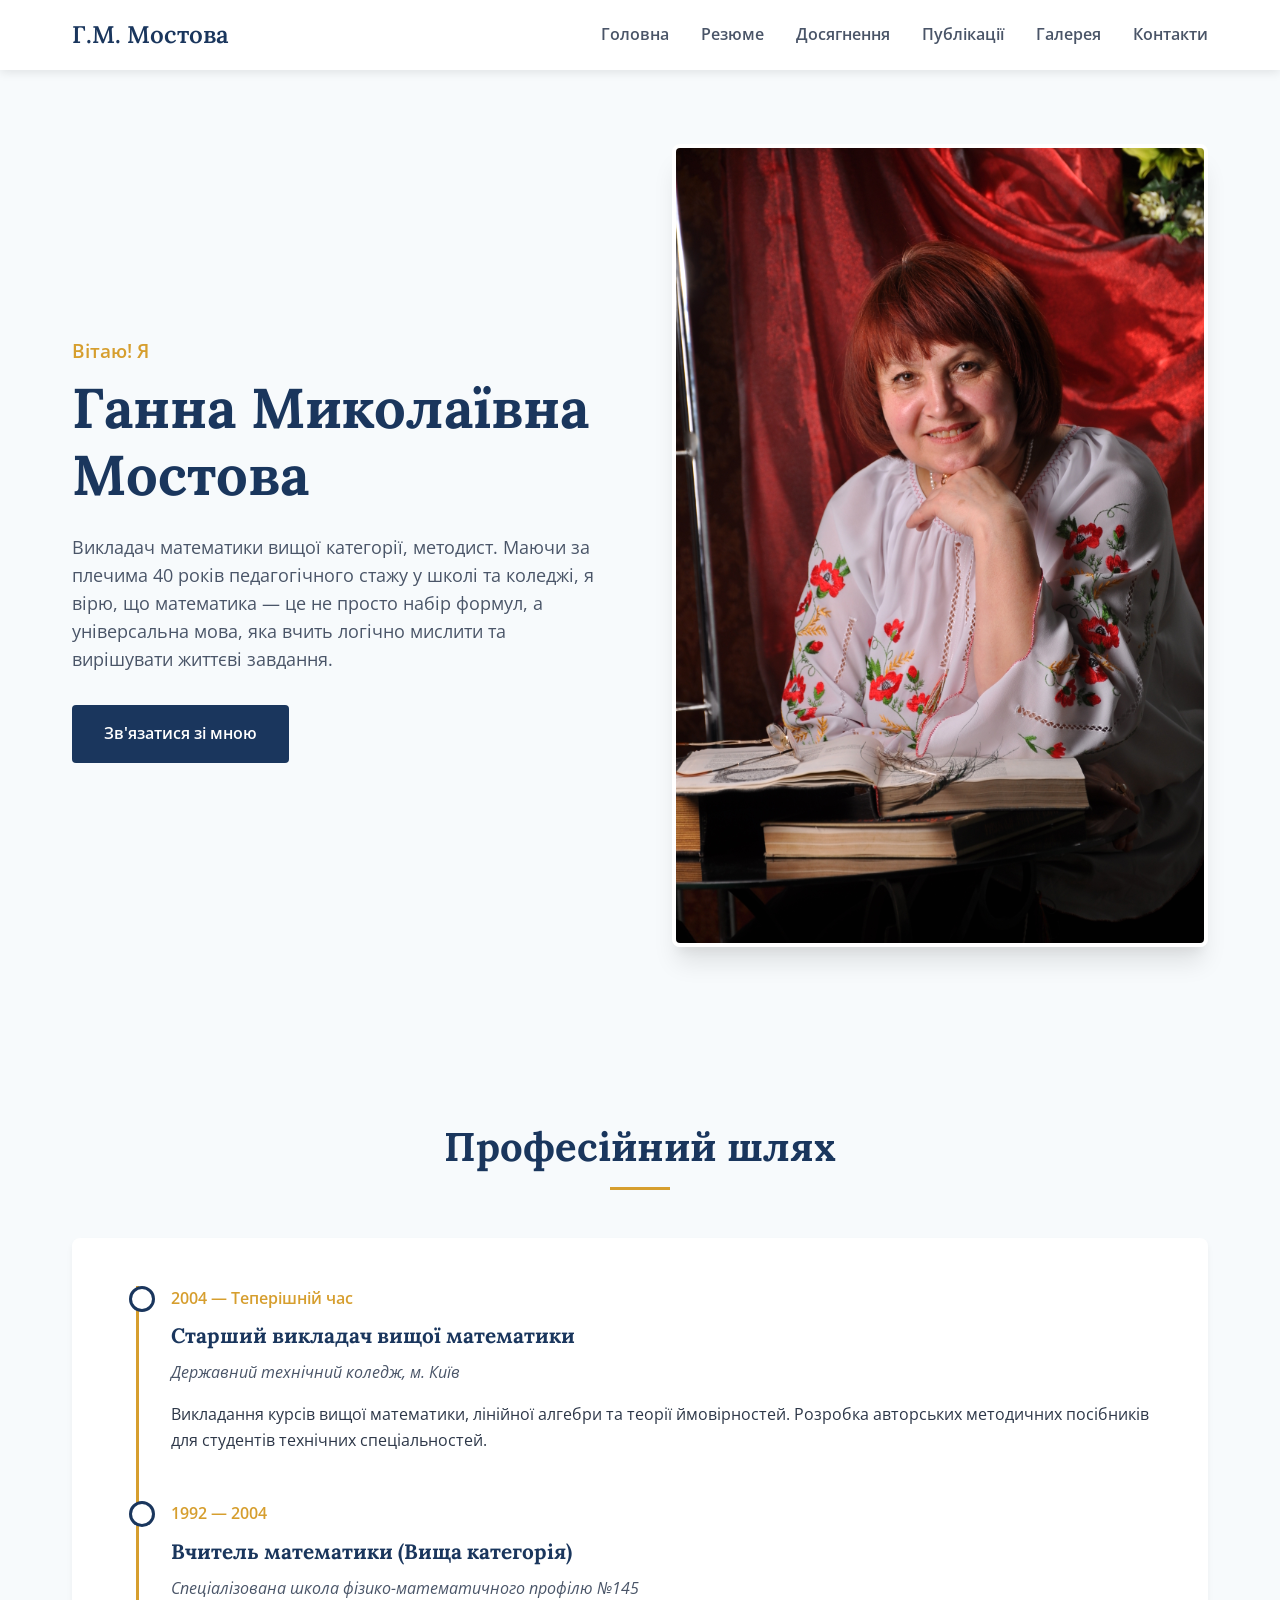
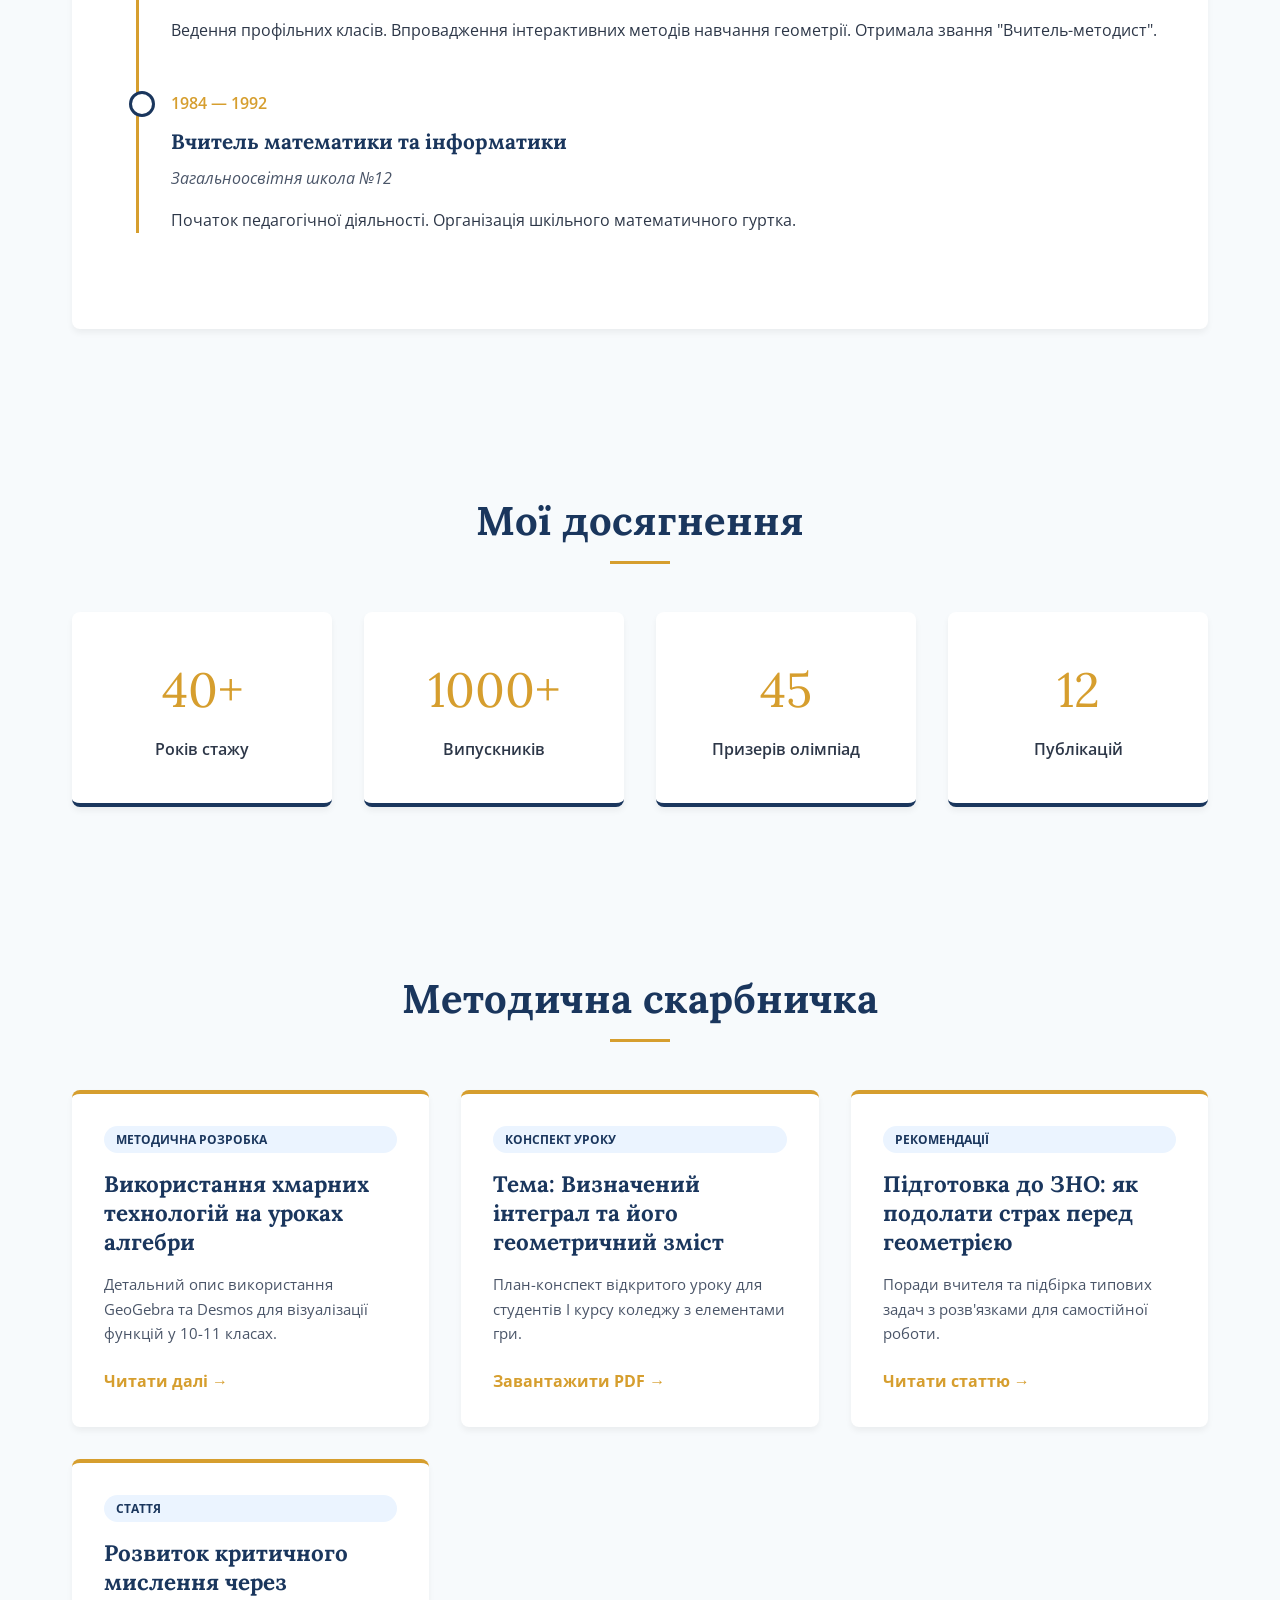
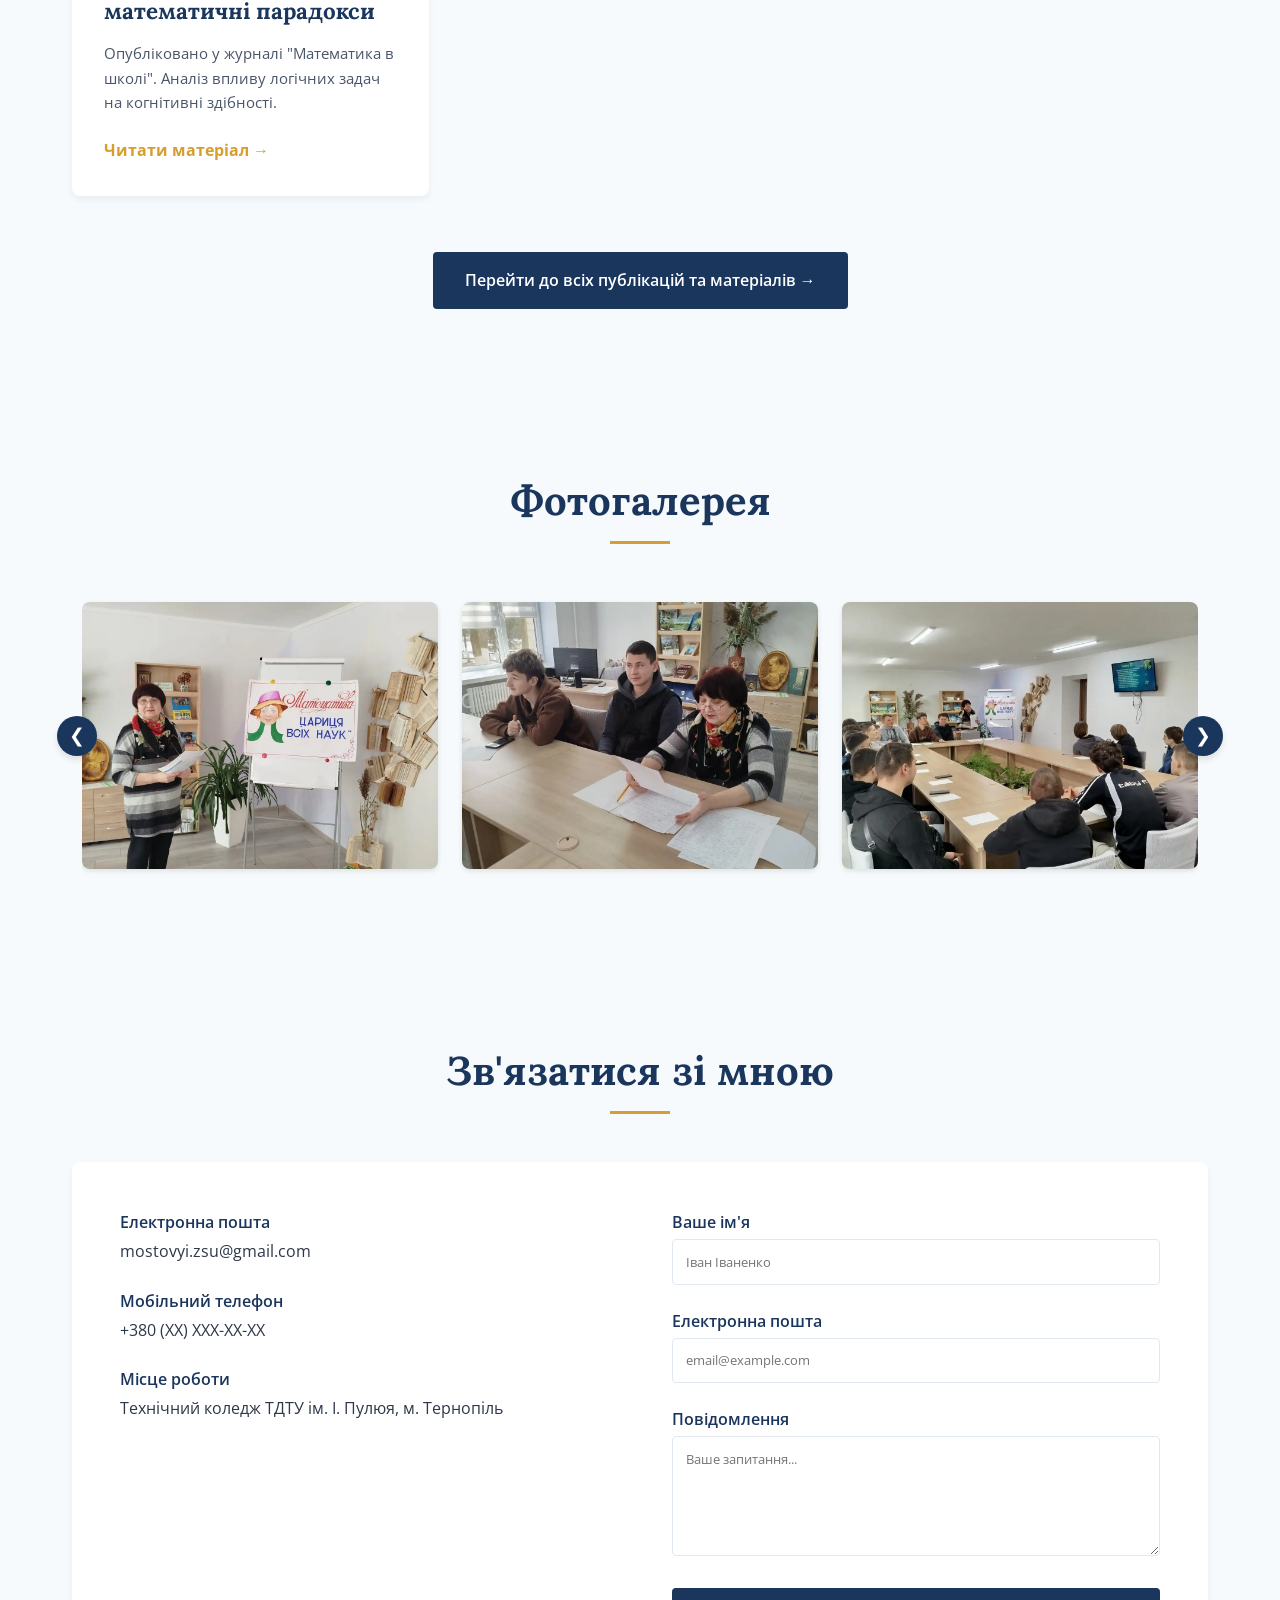
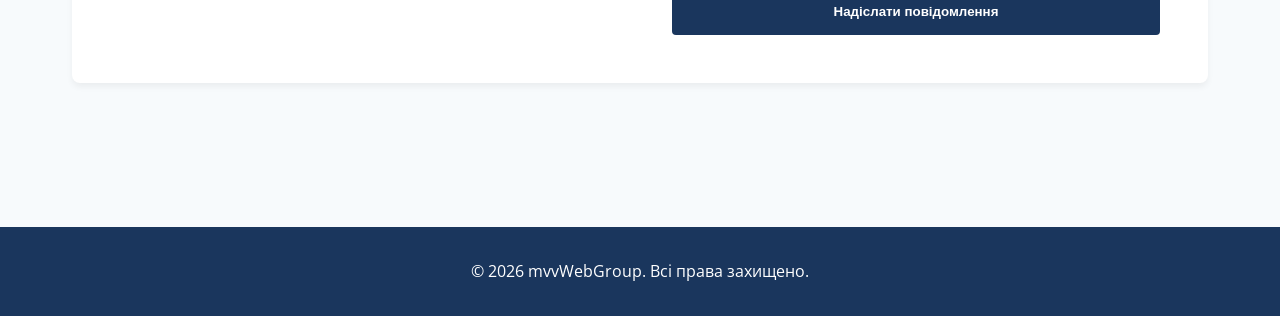
==== commit a3bafbe0: "change pictures" ====
--- a/index.html
+++ b/index.html
@@ -146,31 +146,31 @@
                 <button class="carouselBtn prevBtn" aria-label="Попереднє фото">&#10094;</button>
                 <div class="carouselTrack" id="galleryTrack">
                     <figure class="galleryItem">
-                        <img src="./img/pi/1.jpeg" alt="" class="galleryImage">
-                        <figcaption class="galleryOverlay">
-                            <h3>Лекція</h3>
-                            <p>Тема: Таємниче та дивовижне число &#960 </p>
-                        </figcaption>
-                    </figure>
-                    <figure class="galleryItem">
-                        <img src="./img/pi/2.jpeg" alt="" class="galleryImage">
-                        <figcaption class="galleryOverlay">
-                            <h3>Лекція</h3>
-                            <p>Тема: Таємниче та дивовижне число &#960 </p>
-                        </figcaption>
-                    </figure>
-                    <figure class="galleryItem">
-                        <img src="./img/pi/3.jpeg" alt="" class="galleryImage">
-                        <figcaption class="galleryOverlay">
-                            <h3>Лекція</h3>
-                            <p>Тема: Таємниче та дивовижне число &#960 </p>
-                        </figcaption>
-                    </figure>
-                    <figure class="galleryItem">
-                        <img src="./img/pi/4.jpeg" alt="" class="galleryImage">
-                        <figcaption class="galleryOverlay">
-                            <h3>Лекція</h3>
-                            <p>Тема: Таємниче та дивовижне число &#960 </p>
+                        <img src="./img/pi/1.webp" alt="" class="galleryImage">
+                        <figcaption class="galleryOverlay">
+                            <h3>Лекція</h3>
+                            <p>Тема: МАТЕМАТИКА - цариця всіх наук</p>
+                        </figcaption>
+                    </figure>
+                    <figure class="galleryItem">
+                        <img src="./img/pi/2.webp" alt="" class="galleryImage">
+                        <figcaption class="galleryOverlay">
+                            <h3>Лекція</h3>
+                            <p>Тема: МАТЕМАТИКА - цариця всіх наук</p>
+                        </figcaption>
+                    </figure>
+                    <figure class="galleryItem">
+                        <img src="./img/pi/3.webp" alt="" class="galleryImage">
+                        <figcaption class="galleryOverlay">
+                            <h3>Лекція</h3>
+                            <p>Тема: МАТЕМАТИКА - цариця всіх наук</p>
+                        </figcaption>
+                    </figure>
+                    <figure class="galleryItem">
+                        <img src="./img/pi/4.webp" alt="" class="galleryImage">
+                        <figcaption class="galleryOverlay">
+                            <h3>Лекція</h3>
+                            <p>Тема: МАТЕМАТИКА - цариця всіх наук</p>
                         </figcaption>
                     </figure>
                     <!-- Додаткові фотографії для каруселі -->
